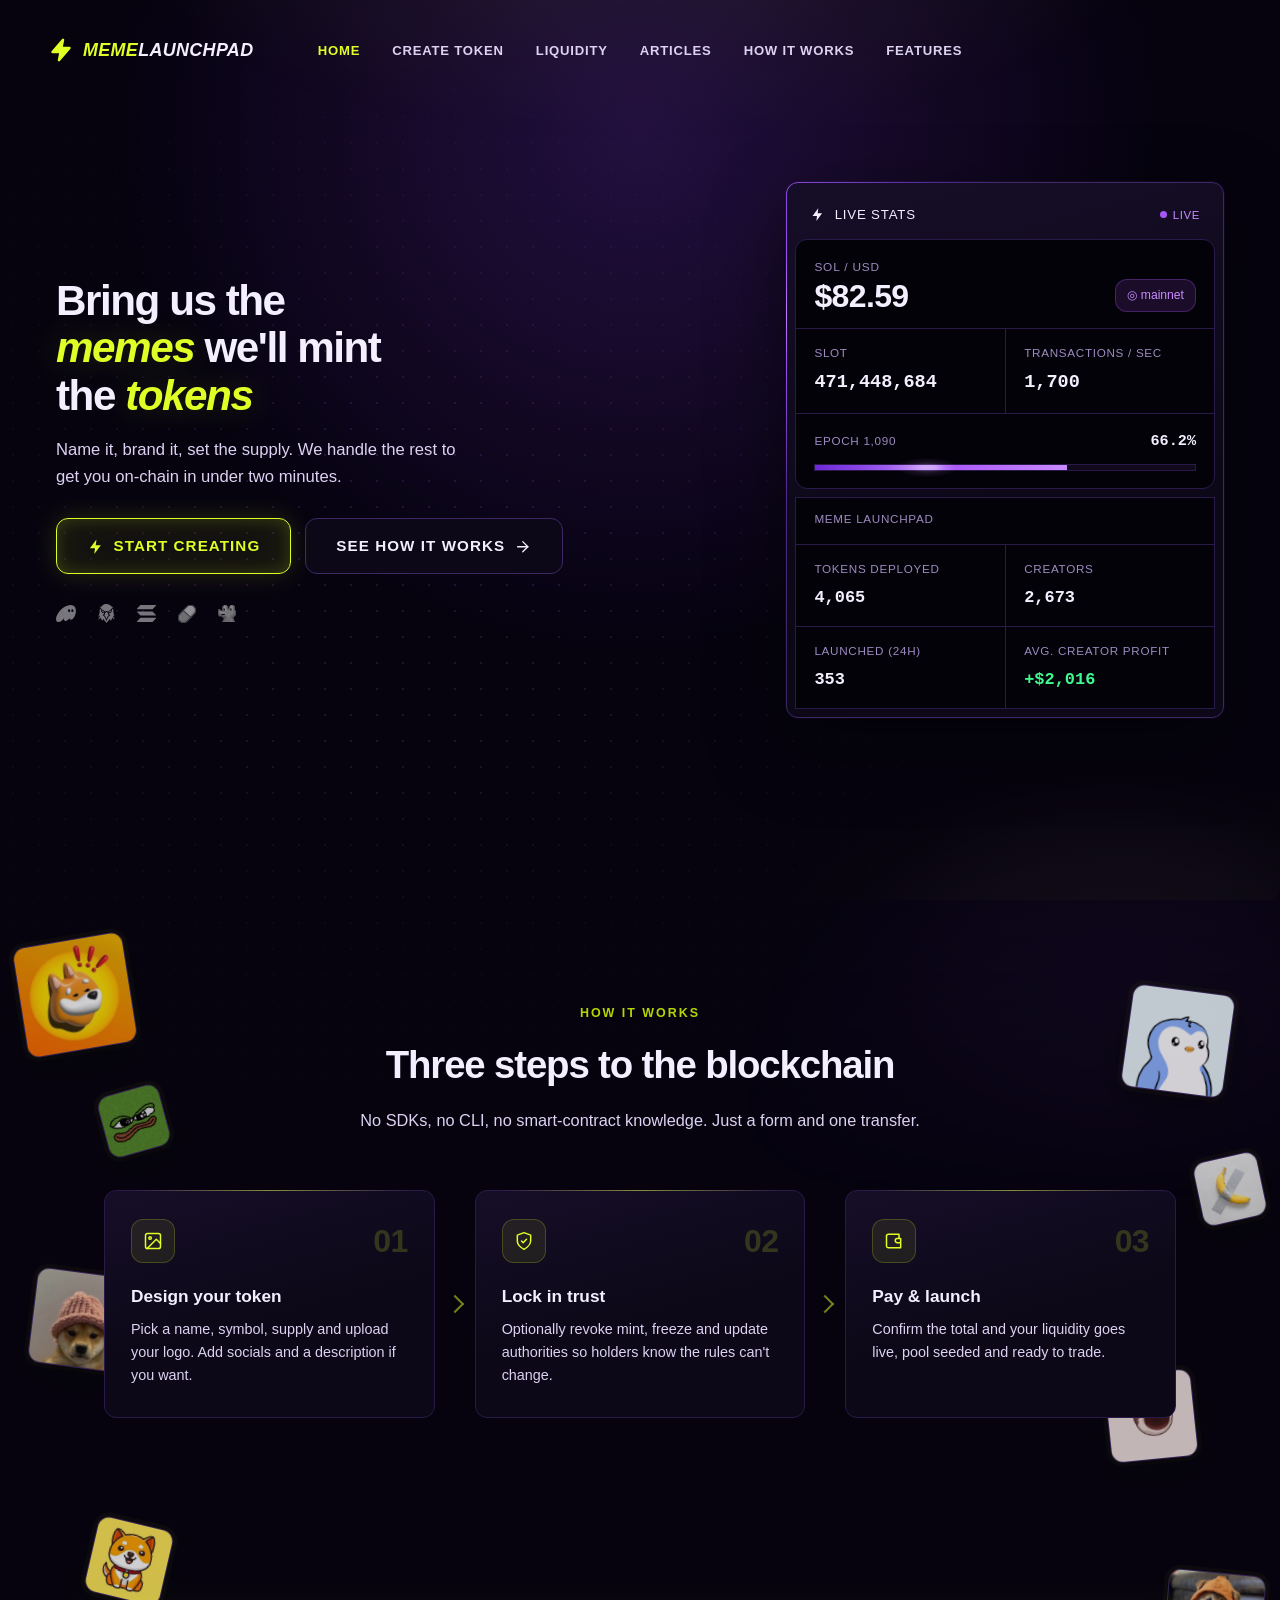
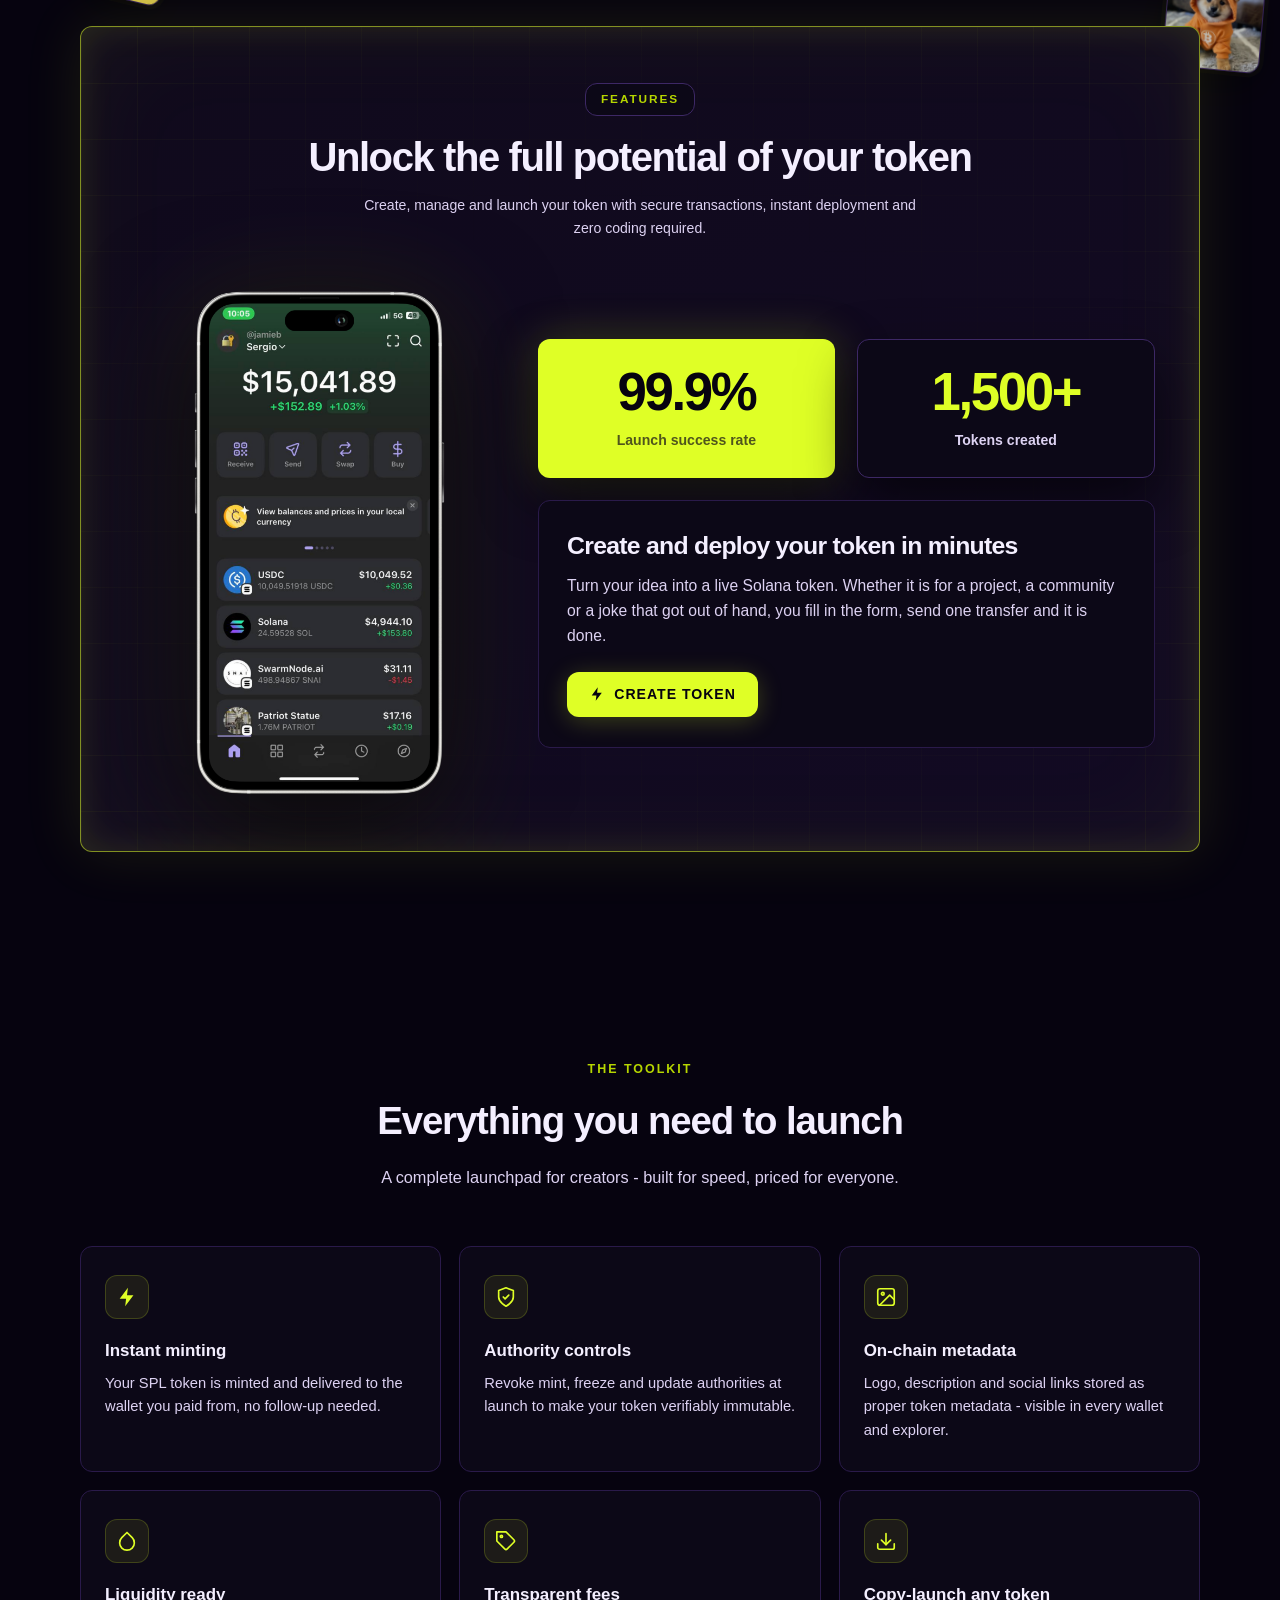
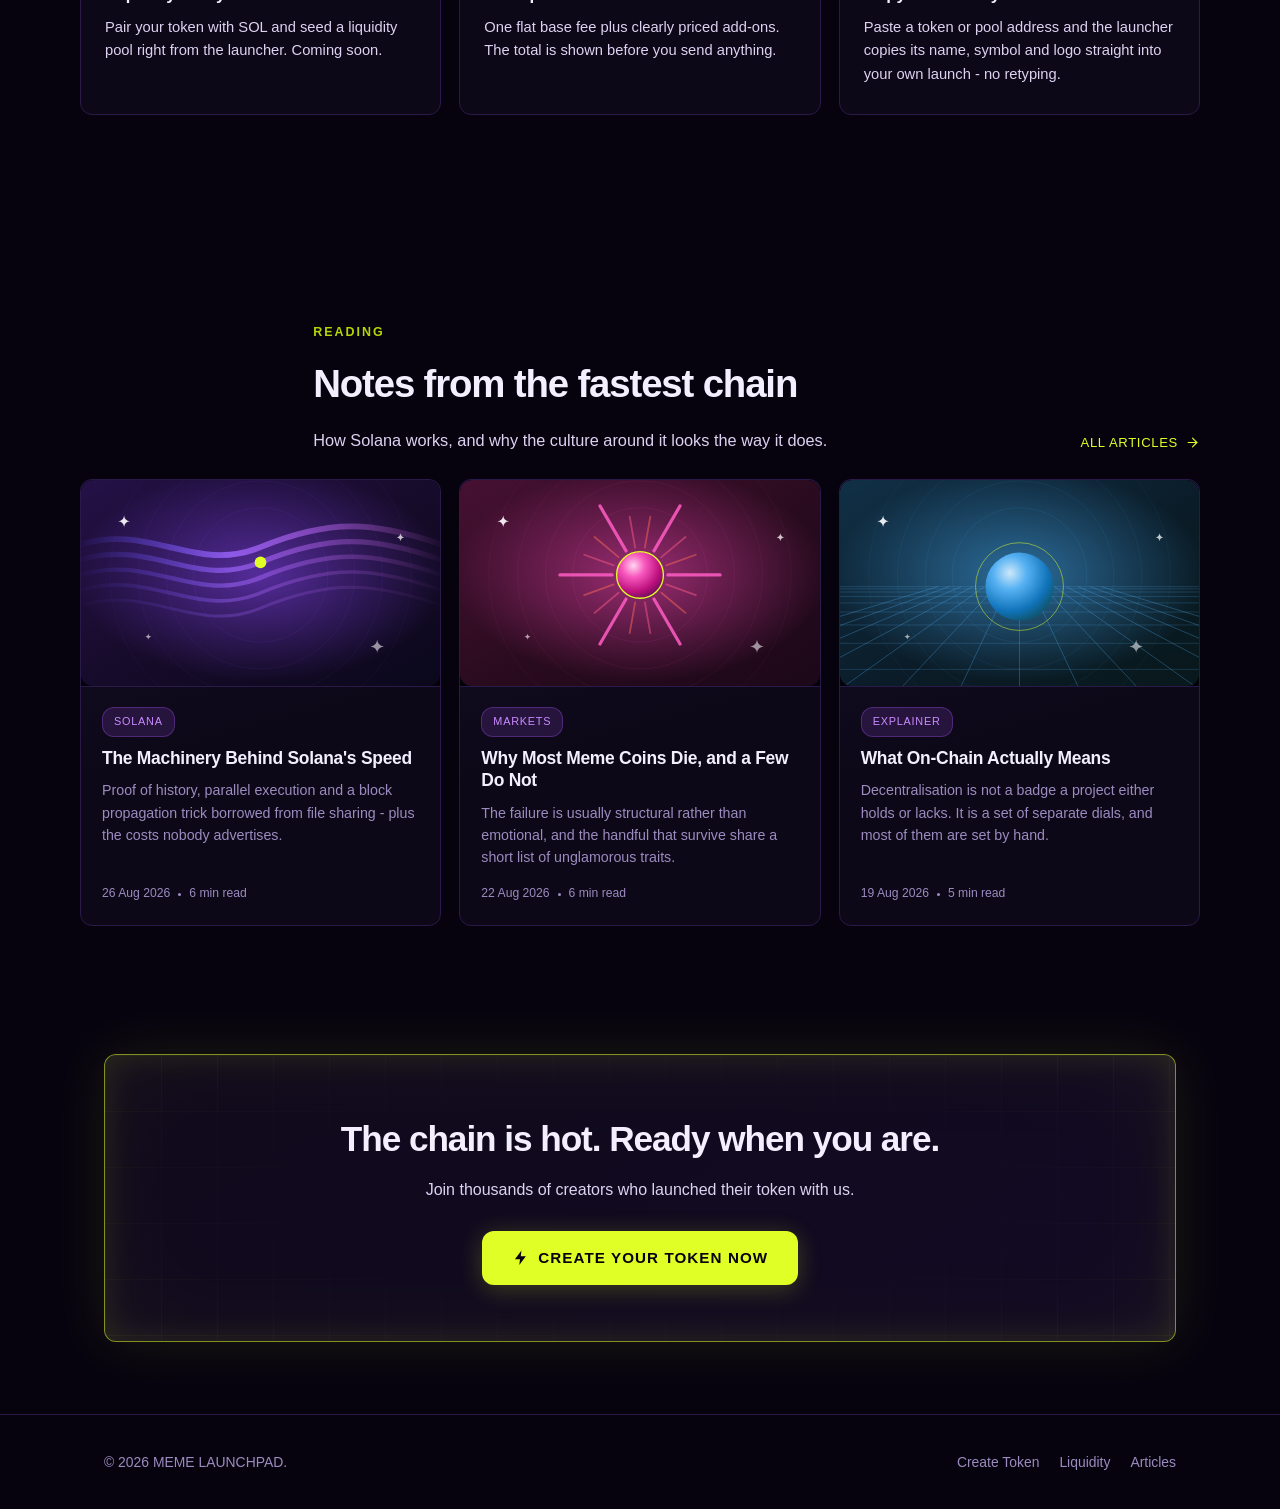
==== index.html @ 9a55eae4 "Add files via upload" ====
﻿<!DOCTYPE html>
<html lang="en">
<head>
  <meta charset="UTF-8">
  <meta name="viewport" content="width=device-width, initial-scale=1.0">
  <title>MEME LAUNCHPAD - Create your Solana token in minutes</title>
  <meta name="description" content="MEME LAUNCHPAD is a no-code Solana token launcher. Mint, configure and launch your SPL token in minutes - no coding required.">
  <link rel="canonical" href="index.html">
  <link rel="license" href="llms.txt">
  <meta name="copyright" content="(c) 2026 MEME LAUNCHPAD. Original work. Not licensed for reproduction - see https://memebooster.io/llms.txt">
  <link rel="icon" href="favicon.90cffe6c8643.ico%40v%3D3" sizes="32x32">
  <link rel="icon" href="favicon.f3976409e687.svg%40v%3D3" type="image/svg+xml">
  <link rel="apple-touch-icon" href="apple-touch-icon.05379a6776e5.png%40v%3D3">
  <link rel="manifest" href="site.webmanifest">
  <meta name="theme-color" content="#06030f">
  <link rel="preconnect" href="https://fonts.googleapis.com">
  <link rel="preconnect" href="https://fonts.gstatic.com" crossorigin="">
  <link href="../css2?family=Geist:wght@400;500;600;700;800;900&family=Geist+Mono:wght@400;500;600;700&family=Chakra+Petch:ital,wght@1,700&display=swap" rel="stylesheet">
  <link rel="stylesheet" href="css/style.6849e642943a.css">
  <link rel="stylesheet" href="css/restyle.9b180af48ef9.css?v=13">
  <script>

    function reveal() { document.documentElement.classList.add("is-booted"); }
    addEventListener("app:ready", reveal, { once: true });
    addEventListener("load", reveal, { once: true });
  </script>
  <noscript><style>#boot { display: none; }</style></noscript>
</head>
<body class="home">

  <div id="boot">
    <span class="boot-mark"><svg><use href="#i-flip"></use></svg></span>
    <span class="boot-text">MEME LAUNCHPAD // Solana Mainnet</span>
    <span class="boot-track"><span class="boot-fill"></span></span>
  </div>

  <svg class="sprite" aria-hidden="true">
    <symbol id="i-spark" viewbox="0 0 24 24"><path d="M13 2 4 14h7l-1 8 9-12h-7l1-8Z"></path></symbol>

    <symbol id="i-flip" viewbox="0 0 16 16"><path d="M9.58 1.077a.75.75 0 0 1 .405.82L9.165 6h4.085a.75.75 0 0 1 .567 1.241l-6.5 7.5a.75.75 0 0 1-1.302-.638L6.835 10H2.75a.75.75 0 0 1-.567-1.241l6.5-7.5a.75.75 0 0 1 .897-.182" fill="currentColor" fill-rule="evenodd" clip-rule="evenodd"></path></symbol>
    <symbol id="i-bolt" viewbox="0 0 24 24"><path d="M13 2 4 14h7l-1 8 9-12h-7l1-8Z"></path></symbol>
    <symbol id="i-shield" viewbox="0 0 24 24"><path d="M12 22s8-4 8-10V5l-8-3-8 3v7c0 6 8 10 8 10Z"></path><path d="m9 12 2 2 4-4"></path></symbol>
    <symbol id="i-image" viewbox="0 0 24 24"><rect x="3" y="3" width="18" height="18" rx="2.5"></rect><circle cx="8.5" cy="8.5" r="1.5"></circle><path d="m21 15-5-5L5 21"></path></symbol>
    <symbol id="i-droplet" viewbox="0 0 24 24"><path d="M12 2.7 6.3 8.4a8 8 0 1 0 11.4 0L12 2.7Z"></path></symbol>
    <symbol id="i-tag" viewbox="0 0 24 24"><path d="M20.6 13.4 13.4 20.6a2 2 0 0 1-2.8 0L2 12V2h10l8.6 8.6a2 2 0 0 1 0 2.8Z"></path><circle cx="7" cy="7" r="1.2"></circle></symbol>
    <symbol id="i-wallet" viewbox="0 0 24 24"><path d="M3 6a2 2 0 0 1 2-2h13v4"></path><path d="M3 6v12a2 2 0 0 0 2 2h15v-5"></path><path d="M20 9h-4a2.5 2.5 0 0 0 0 5h4V9Z"></path></symbol>
    <symbol id="i-import" viewbox="0 0 24 24"><path d="M21 15v4a2 2 0 0 1-2 2H5a2 2 0 0 1-2-2v-4"></path><path d="m7 11 5 5 5-5"></path><path d="M12 16V4"></path></symbol>
    <symbol id="i-check" viewbox="0 0 24 24"><path d="m20 6-11 11-5-5"></path></symbol>
    <symbol id="i-arrow-right" viewbox="0 0 24 24"><path d="M5 12h14"></path><path d="m12 5 7 7-7 7"></path></symbol>

    <symbol id="i-arrow-ne" viewbox="0 0 24 24"><path d="M7 17 17 7"></path><path d="M8.4 7H17v8.6"></path></symbol>
    <symbol id="i-clock" viewbox="0 0 24 24"><circle cx="12" cy="12" r="9"></circle><path d="M12 7v5l3.5 2"></path></symbol>
  </svg>

  <div class="page-glow" aria-hidden="true">
    <div class="glow-rings"></div>

  </div>

  <header class="site-header">
    <div class="container nav">
      <a href="index.html" class="brand" aria-label="MEME LAUNCHPAD home">
        <span class="brand-mark"><svg class="icon"><use href="#i-flip"></use></svg></span>
        <span class="brand-word">MEME<span>LAUNCHPAD</span></span>
      </a>
            <button type="button" class="nav-toggle" aria-label="Open menu" aria-expanded="false" aria-controls="siteNav">
        <span></span><span></span><span></span>
      </button>
      <ul class="nav-links" id="siteNav">
        <li><a href="index.html" class="active">Home</a></li>
        <li><a href="create-token.html">Create Token</a></li>
        <li><a href="liquidity.html">Liquidity</a></li>
        <li><a href="articles/index.htm">Articles</a></li>
        <li><a href="#how">How it works</a></li>
        <li><a href="#features">Features</a></li>
      </ul>
    </div>
  </header>

  <main>

    <section class="hero">
      <div class="container hero-inner">
        <div class="hero-copy">
          <h1>Bring us the <span class="neon-text">memes</span> we'll mint the <span class="neon-text">tokens</span></h1>
          <p>Name it, brand it, set the supply. We handle the rest to get you on-chain in under two minutes.</p>
          <div class="hero-actions">
            <a href="create-token.html" class="btn btn-shine btn-lg">
              <svg class="icon"><use href="#i-spark"></use></svg> Start Creating
            </a>
            <a href="#how" class="btn btn-ghost btn-lg">
              See how it works <svg class="icon"><use href="#i-arrow-right"></use></svg>
            </a>
          </div>

          <div class="ecosystem" aria-hidden="true">
            <span class="eco-item"><img class="eco-phantom" src="img/logos/phantom.e789713c4403.svg" alt="" width="22.6" height="19"></span>
            <span class="eco-item"><img class="eco-dexscreener" src="img/logos/dexscreener.ff8426c8dd64.svg" alt="" width="18" height="20.6"></span>
            <span class="eco-item"><img class="eco-solana" src="img/logos/solana.76dd464224bd.svg" alt="" width="21.9" height="19.2"></span>
            <span class="eco-item mono"><img class="eco-pumpfun" src="img/logos/pumpfun.8094a19a7d53.svg" alt="" width="19.4" height="20"></span>
            <span class="eco-item mono"><img class="eco-gmgn" src="img/logos/gmgn.ffbccfd24b8b.svg" alt="" width="20.7" height="19.4"></span>
          </div>
        </div>

        <aside class="live-board" id="liveBoard" aria-label="Live Solana network status">
          <span class="lb-ring" aria-hidden="true"><i></i></span>
          <div class="lb-head">
            <span class="lb-title"><svg class="icon"><use href="#i-bolt"></use></svg> Live stats</span>
            <span class="lb-live"><span class="lb-dot"></span> <span id="lbStatus">Live</span></span>
          </div>

          <div class="lb-body">
            <div class="lb-price">
              <span class="lb-price-main">
                <span class="lb-price-label">SOL / USD</span>
                <span class="lb-price-value" id="lbPrice">$82.59</span>
              </span>
              <span class="lb-sol">◎ mainnet</span>
            </div>

            <div class="lb-grid">
              <div class="lb-cell">
                <div class="lb-k">Slot</div>
                <div class="lb-v" id="lbSlot">--</div>
              </div>
              <div class="lb-cell">
                <div class="lb-k">Transactions / sec</div>
                <div class="lb-v" id="lbTps">--</div>
              </div>
            </div>

            <div class="lb-epoch">
              <div class="lb-epoch-row">
                <span class="lb-k">Epoch <span id="lbEpoch">--</span></span>
                <span class="lb-v" style="font-size:.95rem" id="lbEpochPct">--</span>
              </div>
              <div class="lb-bar"><div class="lb-fill" id="lbFill"></div></div>
            </div>
          </div>

          <div class="lb-platform" data-modelled="true">
            <div class="lb-platform-head">
              <span class="lb-k">MEME LAUNCHPAD</span>
            </div>
            <div class="lb-grid">
              <div class="lb-cell">
                <div class="lb-k">Tokens deployed</div>
                <div class="lb-v" id="lbDeployed">--</div>
              </div>
              <div class="lb-cell">
                <div class="lb-k">Creators</div>
                <div class="lb-v" id="lbCreators">--</div>
              </div>
              <div class="lb-cell">
                <div class="lb-k">Launched (24h)</div>
                <div class="lb-v" id="lbLaunched">--</div>
              </div>
              <div class="lb-cell">
                <div class="lb-k">Avg. creator profit</div>
                <div class="lb-v lb-gain" id="lbProfit">--</div>
              </div>
            </div>
          </div>
        </aside>
      </div>
    </section>

    <section class="section how-section" id="how">
      <div class="container">
      <div class="section-head">
        <div class="eyebrow">How it works</div>
        <h2>Three steps to the blockchain</h2>
        <p>No SDKs, no CLI, no smart-contract knowledge. Just a form and one transfer.</p>
      </div>
      <div class="steps-band">

        <div class="token-field" aria-hidden="true">
          <div class="token-tile" data-depth="0.9" style="--x:1.5%;  --y:6.2%;  --s:112px; --r:-9deg;  --rx:5deg;  --ry:-7deg;">
            <img src="../coins/images/28600/large/bonk.jpg" alt="" loading="lazy"><b>B</b>
          </div>
          <div class="token-tile" data-depth="0.45" style="--x:2.5%;  --y:46.2%; --s:96px;  --r:7deg;   --rx:4deg;  --ry:6deg;">
            <img src="../coins/images/33566/large/dogwifhat.jpg" alt="" loading="lazy"><b>W</b>
          </div>
          <div class="token-tile" data-depth="0.7" style="--x:7%;    --y:76.2%; --s:78px;  --r:13deg;  --rx:-5deg; --ry:-6deg;">
            <img src="../coins/images/16125/large/babydoge.jpg" alt="" loading="lazy"><b>B</b>
          </div>
          <div class="token-tile" data-depth="0.3" style="--x:8%;    --y:24.2%; --s:64px;  --r:-15deg; --rx:-6deg; --ry:8deg;">
            <img src="../coins/images/36071/large/bome.png" alt="" loading="lazy"><b>B</b>
          </div>
          <div class="token-tile" data-depth="0.85" style="--x:88%;   --y:12.2%; --s:104px; --r:8deg;   --rx:-5deg; --ry:7deg;">
            <img src="../coins/images/52622/large/PUDGY_PENGUINS_PENGU_PFP.png" alt="" loading="lazy"><b>P</b>
          </div>
          <div class="token-tile" data-depth="0.5" style="--x:86.5%; --y:58.2%; --s:88px;  --r:-6deg;  --rx:-4deg; --ry:-6deg;">
            <img src="../coins/images/33760/large/image.jpg" alt="" loading="lazy"><b>P</b>
          </div>
          <div class="token-tile" data-depth="0.65" style="--x:91%;   --y:82.2%; --s:98px;  --r:5deg;   --rx:5deg;  --ry:6deg;">
            <img src="../coins/images/37352/large/DOGGOTOTHEMOON.png" alt="" loading="lazy"><b>D</b>
          </div>
          <div class="token-tile" data-depth="0.35" style="--x:93.5%; --y:32.2%; --s:66px;  --r:-12deg; --rx:6deg;  --ry:-8deg;">
            <img src="../coins/images/51100/large/ban.jpg" alt="" loading="lazy"><b>C</b>
          </div>
        </div>
        <div class="steps">
          <div class="step-card">
            <div class="step-top">
              <span class="step-icon"><svg class="icon"><use href="#i-image"></use></svg></span>
              <span class="step-num">01</span>
            </div>
            <h3>Design your token</h3>
            <p>Pick a name, symbol, supply and upload your logo. Add socials and a description if you want.</p>
          </div>
          <div class="step-card">
            <div class="step-top">
              <span class="step-icon"><svg class="icon"><use href="#i-shield"></use></svg></span>
              <span class="step-num">02</span>
            </div>
            <h3>Lock in trust</h3>
            <p>Optionally revoke mint, freeze and update authorities so holders know the rules can't change.</p>
          </div>
          <div class="step-card">
            <div class="step-top">
              <span class="step-icon"><svg class="icon"><use href="#i-wallet"></use></svg></span>
              <span class="step-num">03</span>
            </div>
            <h3>Pay &amp; launch</h3>
            <p>Confirm the total and your liquidity goes live, pool seeded and ready to trade.</p>
          </div>
        </div>
      </div>
      </div>
    </section>

    <section class="section container">
      <div class="showcase">
        <div class="showcase-head">
          <span class="eyebrow-chip">Features</span>
          <h2>Unlock the full potential of your token</h2>
          <p>Create, manage and launch your token with secure transactions, instant deployment and zero coding required.</p>
        </div>

        <div class="showcase-grid">
          <div class="showcase-phone">
            <img src="assets/iphone.0a10cabb8123.png" alt="A Solana wallet open on a phone, showing token balances" class="phone-shot">
          </div>

          <div class="showcase-cards">
            <div class="bubbles">
              <div class="bubble neon">
                <b>99.9%</b>
                <span>Launch success rate</span>
              </div>
              <div class="bubble dark">
                <b>1,500+</b>
                <span>Tokens created</span>
              </div>
            </div>

            <div class="showcase-cta">
              <h3>Create and deploy your token in minutes</h3>
              <p>Turn your idea into a live Solana token. Whether it is for a project, a community or a joke that got out of hand, you fill in the form, send one transfer and it is done.</p>
              <a class="btn btn-primary" href="create-token.html">
                <svg class="icon"><use href="#i-spark"></use></svg> Create Token
              </a>
            </div>
          </div>
        </div>
      </div>
    </section>

    <section class="section container" id="features">
      <div class="section-head">
        <div class="eyebrow">The toolkit</div>
        <h2>Everything you need to launch</h2>
        <p>A complete launchpad for creators - built for speed, priced for everyone.</p>
      </div>
      <div class="features">
        <div class="feature-card">
          <div class="feature-icon"><svg class="icon icon-lg"><use href="#i-bolt"></use></svg></div>
          <h3>Instant minting</h3>
          <p>Your SPL token is minted and delivered to the wallet you paid from, no follow-up needed.</p>
        </div>
        <div class="feature-card">
          <div class="feature-icon"><svg class="icon icon-lg"><use href="#i-shield"></use></svg></div>
          <h3>Authority controls</h3>
          <p>Revoke mint, freeze and update authorities at launch to make your token verifiably immutable.</p>
        </div>
        <div class="feature-card">
          <div class="feature-icon"><svg class="icon icon-lg"><use href="#i-image"></use></svg></div>
          <h3>On-chain metadata</h3>
          <p>Logo, description and social links stored as proper token metadata - visible in every wallet and explorer.</p>
        </div>
        <div class="feature-card">
          <div class="feature-icon"><svg class="icon icon-lg"><use href="#i-droplet"></use></svg></div>
          <h3>Liquidity ready</h3>
          <p>Pair your token with SOL and seed a liquidity pool right from the launcher. Coming soon.</p>
        </div>
        <div class="feature-card">
          <div class="feature-icon"><svg class="icon icon-lg"><use href="#i-tag"></use></svg></div>
          <h3>Transparent fees</h3>
          <p>One flat base fee plus clearly priced add-ons. The total is shown before you send anything.</p>
        </div>
        <div class="feature-card">
          <div class="feature-icon"><svg class="icon icon-lg"><use href="#i-import"></use></svg></div>
          <h3>Copy-launch any token</h3>
          <p>Paste a token or pool address and the launcher copies its name, symbol and logo straight into your own launch - no retyping.</p>
        </div>
      </div>
    </section>

    <section class="section container" id="articles">
      <div class="section-head-row">
        <div class="section-head">
          <div class="eyebrow">Reading</div>
          <h2>Notes from the fastest chain</h2>
          <p>How Solana works, and why the culture around it looks the way it does.</p>
        </div>
        <a class="link-more" href="articles/index.htm">All articles <svg class="icon"><use href="#i-arrow-right"></use></svg></a>
      </div>
      <div class="articles-grid">
        <a class="article-card" href="articles/the-machinery-behind-solanas-speed.html">
          <span class="article-art"><img src="img/articles/the-machinery-behind-solanas-speed.38aaad7882fe.svg" alt="" loading="lazy" width="800" height="460"></span>
          <span class="article-text">
            <span class="article-cat">Solana</span>
            <h3>The Machinery Behind Solana&#x27;s Speed</h3>
            <p>Proof of history, parallel execution and a block propagation trick borrowed from file sharing - plus the costs nobody advertises.</p>
            <span class="article-meta">26 Aug 2026 <i class="dot"></i> 6 min read</span>
          </span>
        </a>
        <a class="article-card" href="articles/why-most-meme-coins-die.html">
          <span class="article-art"><img src="img/articles/why-most-meme-coins-die.2eac697364c8.svg" alt="" loading="lazy" width="800" height="460"></span>
          <span class="article-text">
            <span class="article-cat">Markets</span>
            <h3>Why Most Meme Coins Die, and a Few Do Not</h3>
            <p>The failure is usually structural rather than emotional, and the handful that survive share a short list of unglamorous traits.</p>
            <span class="article-meta">22 Aug 2026 <i class="dot"></i> 6 min read</span>
          </span>
        </a>
        <a class="article-card" href="articles/what-on-chain-actually-means.html">
          <span class="article-art"><img src="img/articles/what-on-chain-actually-means.a9b502c9d202.svg" alt="" loading="lazy" width="800" height="460"></span>
          <span class="article-text">
            <span class="article-cat">Explainer</span>
            <h3>What On-Chain Actually Means</h3>
            <p>Decentralisation is not a badge a project either holds or lacks. It is a set of separate dials, and most of them are set by hand.</p>
            <span class="article-meta">19 Aug 2026 <i class="dot"></i> 5 min read</span>
          </span>
        </a>
      </div>
    </section>

    <section class="container">
      <div class="cta-band">
        <h2>The chain is hot. Ready when you are.</h2>
        <p>Join thousands of creators who launched their token with us.</p>
        <a href="create-token.html" class="btn btn-primary btn-lg">
          <svg class="icon"><use href="#i-spark"></use></svg> Create your token now
        </a>
      </div>
    </section>
  </main>

  <footer class="site-footer">
    <div class="container footer-row">
      <span>© 2026 MEME LAUNCHPAD.</span>
      <div class="footer-links">
        <a href="create-token.html">Create Token</a>
        <a href="liquidity.html">Liquidity</a>
        <a href="articles/index.htm">Articles</a>
      </div>
    </div>
  </footer>

  <div class="toast" id="toast"></div>

  <script type="module" src="js/home.js?v=5"></script>
</body>
</html>
---- css/style.6849e642943a.css ----
:root {

  --bg: #06030f;
  --bg-raised: #100a1c;
  --bg-card: #0c0817;
  --bg-inset: #040209;
  --border: #2a1a4a;
  --border-strong: #3d2865;
  --border-hot: rgba(223, 255, 38, 0.32);

  --neon: #dfff26;
  --neon-soft: #ebff7a;
  --neon-dim: #b6d600;
  --neon-deep: #8ba300;
  --neon-shade: #5d6a10;
  --neon-glow: rgba(223, 255, 38, 0.22);
  --ink: #06030f;

  --violet: #a855f7;
  --violet-soft: #c98bff;
  --violet-dim: #8b3ded;
  --violet-deep: #6d28d9;
  --violet-shade: #4c1d95;
  --violet-glow: rgba(168, 85, 247, 0.28);
  --violet-haze: rgba(139, 61, 237, 0.22);

  --text: #f4efff;
  --text-dim: #ddd2f2;
  --text-faint: #9c8bc0;

  --success: #6ee787;
  --danger: #ff7a7a;

  --header-h: 98px;
  --sticky-top: 12px;
  --pv-bar-h: 77px;
  --forge-gap: 36px;

  --radius: 14px;
  --radius-sm: 10px;

  --font-body: "Inter", -apple-system, BlinkMacSystemFont, "Segoe UI", sans-serif;
  --font-display: "Inter", -apple-system, BlinkMacSystemFont, "Segoe UI", sans-serif;
}

* { margin: 0; padding: 0; box-sizing: border-box; }

html { scroll-behavior: smooth; }

html {
  scrollbar-width: none;
  -ms-overflow-style: none;
}

html::-webkit-scrollbar { width: 0; height: 0; }

.scrollbar {
  position: fixed;
  top: 0;
  right: 3px;
  bottom: 0;
  width: 10px;
  z-index: 60;
  display: none;
  opacity: 0;
  transition: opacity 0.3s ease;
  pointer-events: none;
}

.scrollbar.on { display: block; }
.scrollbar.show { opacity: 1; }

.scrollbar-thumb {
  position: absolute;
  top: 0;
  left: 2px;
  width: 6px;
  border-radius: 99px;
  background: #33245c;
  pointer-events: auto;
  cursor: default;
  transition: background 0.15s ease, width 0.15s ease;
}

.scrollbar-thumb:hover,
.scrollbar.dragging .scrollbar-thumb {
  background: #4a3578;
}

.pos-body,
.panel-overlay,
.pos-tabs {
  scrollbar-width: thin;
  scrollbar-color: #33245c transparent;
}

body {
  font-family: var(--font-body);
  background: var(--bg);
  color: var(--text);
  line-height: 1.6;
  min-height: 100vh;
  -webkit-font-smoothing: antialiased;
}

.btn {
  font-family: var(--font-display);
  text-transform: uppercase;
  letter-spacing: 0.07em;
}

body.home::before {
  content: "";
  position: fixed;
  inset: 0;
  background:
    radial-gradient(ellipse 65% 40% at 50% -12%, rgba(223, 255, 38, 0.07), transparent 70%),
    radial-gradient(ellipse 45% 35% at 88% 108%, rgba(182, 214, 0, 0.05), transparent 70%);
  pointer-events: none;
  z-index: 0;
}

main, header, footer { position: relative; z-index: 1; }

a { color: inherit; text-decoration: none; }
button { font-family: inherit; cursor: pointer; }

label[for],
label:has(input, select, textarea) {
  cursor: pointer;
}

.container { max-width: 1120px; margin: 0 auto; padding: 0 24px; }

.sprite { display: none; }

.icon {
  width: 1.15em;
  height: 1.15em;
  flex-shrink: 0;
  fill: none;
  stroke: currentColor;
  stroke-width: 1.8;
  stroke-linecap: round;
  stroke-linejoin: round;
}

.icon:has(use[href="#i-spark"]),
.icon:has(use[href="#i-bolt"]) {
  fill: currentColor;
  stroke: none;
}

.icon-lg { width: 22px; height: 22px; }
.icon-sm { width: 14px; height: 14px; stroke-width: 2.4; }

.site-header {
  position: static;
  z-index: 2;
  background: transparent;
}

.nav {
  display: flex;
  align-items: center;
  justify-content: space-between;
  height: var(--header-h);
  gap: 24px;
}

.brand {
  display: flex;
  align-items: center;
  color: var(--text);
}

.brand-mark {
  width: 28px;
  height: 28px;
  border-radius: 8px;
  background: var(--neon);
  color: var(--ink);
  display: grid;
  place-items: center;
  box-shadow: 0 0 16px var(--neon-glow);

  overflow: hidden;
}

.brand-mark .icon {
  width: 100%;
  height: 100%;
  fill: currentColor;
  stroke: none;
}

.nav-links { display: flex; gap: 4px; list-style: none; }

.nav-links a {
  padding: 8px 14px;
  border-radius: 8px;
  color: var(--text-dim);
  font-size: 0.92rem;
  font-weight: 600;
  transition: color 0.15s, background 0.15s;
}

.nav-links a:hover { color: var(--text); background: var(--bg-card); }
.nav-links a.active { color: var(--neon); }

@media (min-width: 920px) and (max-width: 1140px) {
  .nav-links { gap: 2px; }
  .nav-links a { padding: 8px 7px; font-size: 0.86rem; }
  .site-header .nav { padding: 0 28px; }
}

.btn {
  display: inline-flex;
  align-items: center;
  justify-content: center;
  gap: 9px;
  border: none;
  border-radius: 10px;
  padding: 11px 22px;
  font-size: 0.88rem;
  font-weight: 800;
  transition: transform 0.12s, box-shadow 0.15s, background 0.15s, border-color 0.15s;
}

.btn:active { transform: translateY(1px); }

.btn-primary {
  background: var(--neon);
  color: var(--ink);
  box-shadow: 0 4px 24px var(--neon-glow);
}

.btn-primary:hover { background: var(--neon-soft); box-shadow: 0 4px 34px rgba(223, 255, 38, 0.34); }

.btn-shine {
  position: relative;
  overflow: hidden;
  background: rgba(223, 255, 38, 0.05);
  color: var(--neon);
  border: 1.5px solid var(--neon);
  box-shadow:
    inset 0 0 16px rgba(223, 255, 38, 0.16),
    inset 0 0 44px rgba(223, 255, 38, 0.07),
    0 0 26px rgba(223, 255, 38, 0.16);
}

.btn-shine:hover {
  background: rgba(223, 255, 38, 0.1);
  box-shadow:
    inset 0 0 20px rgba(223, 255, 38, 0.24),
    inset 0 0 54px rgba(223, 255, 38, 0.1),
    0 0 38px rgba(223, 255, 38, 0.26);
}

.btn-shine::after {
  content: "";
  position: absolute;
  top: -30%;
  bottom: -30%;
  left: 0;
  width: 55%;

  background: linear-gradient(
    90deg,
    transparent 0%,
    rgba(235, 255, 122, 0.05) 28%,
    rgba(243, 255, 173, 0.14) 50%,
    rgba(235, 255, 122, 0.05) 72%,
    transparent 100%
  );
  filter: blur(7px);
  transform: translateX(-140%) skewX(-18deg);
  animation: btn-shine-sweep 3.6s ease-in-out infinite;
  pointer-events: none;
}

@keyframes btn-shine-sweep {
  0% { transform: translateX(-140%) skewX(-18deg); }

  45%, 100% { transform: translateX(240%) skewX(-18deg); }
}

@media (prefers-reduced-motion: reduce) {
  .btn-shine::after { animation: none; display: none; }
}

.btn-ghost {
  background: var(--bg-card);
  color: var(--text);
  border: 1px solid var(--border-strong);
}

.btn-ghost:hover { border-color: var(--border-hot); color: var(--neon); }

.btn-nav {
  background: none;
  border: 0;
  padding: 6px 0;
  color: var(--text);
  font-family: var(--font-body);
  font-weight: 500;
  font-size: 1.06rem;
  letter-spacing: -0.005em;
  line-height: 1;
  display: inline-flex;
  align-items: center;
  gap: 9px;
  transition: color 0.18s ease;
}

.btn-nav .icon {
  width: 1.5em;
  height: 1.5em;
  stroke-width: 1.9;
  color: var(--neon);
  transition: transform 0.18s ease;
}

.btn-nav:hover { color: var(--neon); }
.btn-nav:hover .icon { transform: translate(3px, -3px); }

@media (prefers-reduced-motion: reduce) {
  .btn-nav:hover .icon { transform: none; }
}

@media (max-width: 479px) {
  .btn-nav { font-size: 0.98rem; gap: 7px; }
}

.btn-lg { padding: 15px 30px; font-size: 0.95rem; border-radius: 12px; }
.btn-block { width: 100%; }
.btn[disabled] { opacity: 0.5; cursor: not-allowed; }

.hero {
  position: relative;

  min-height: calc(100vh - var(--header-h));
  display: flex;
  flex-direction: column;
  justify-content: center;
  padding: 24px 0 40px;
  text-align: center;
  overflow: hidden;
}

.hero-inner { position: relative; z-index: 2; }

.hero::before {
  content: "";
  position: absolute;
  inset: 0;
  background-image: radial-gradient(circle, rgba(223, 255, 38, 0.14) 1px, transparent 1px);
  background-size: 26px 26px;
  -webkit-mask-image: radial-gradient(ellipse 75% 65% at 50% 40%, #000 25%, transparent 75%);
  mask-image: radial-gradient(ellipse 75% 65% at 50% 40%, #000 25%, transparent 75%);
  pointer-events: none;
}

.how-section {
  position: relative;

  overflow-x: clip;
  overflow-y: visible;

  isolation: isolate;
}

.how-section > .container { position: relative; z-index: 2; }

.steps-band { position: relative; }

.token-field {
  position: absolute;

  top: 50%;
  left: 50%;
  width: 100vw;

  height: 832px;
  transform: translate(-50%, -50%);
  pointer-events: none;
  z-index: 1;

  perspective: 2600px;
}

.token-tile {
  position: absolute;
  left: var(--x);
  top: var(--y);
  width: var(--s);
  height: var(--s);

  transform: translateX(var(--px, 0));
  opacity: var(--op, 0.9);
  will-change: transform, opacity;
}

.tile-float,
.token-tile img,
.token-tile b {
  border-radius: 24%;
}

.token-tile img {
  display: block;
  width: 100%;
  height: 100%;
  object-fit: cover;
  border: 1px solid var(--border-strong);
  box-shadow: 0 14px 40px rgba(0, 0, 0, 0.6), 0 0 0 4px rgba(223, 255, 38, 0.04);
  animation: tile-float var(--d) ease-in-out var(--dl) infinite;

  transform: rotateX(var(--rx, 0deg)) rotateY(var(--ry, 0deg)) rotateZ(var(--r, 0deg));
  opacity: 0.9;
}

.token-tile b {
  display: none;
  width: 100%;
  height: 100%;
  place-items: center;
  font-family: var(--font-display);
  font-size: calc(var(--s) * 0.42);
  color: var(--neon);
  background: var(--bg-card);
  border: 1px solid var(--border-hot);
  animation: tile-float var(--d) ease-in-out var(--dl) infinite;
  transform: rotateX(var(--rx, 0deg)) rotateY(var(--ry, 0deg)) rotateZ(var(--r, 0deg));
}

.token-tile.fail img { display: none; }
.token-tile.fail b { display: grid; }

@keyframes tile-float {
  0%, 100% { translate: 0 0; }
  50% { translate: 0 -12px; }
}

@media (prefers-reduced-motion: reduce) {
  .token-tile img, .token-tile b { animation: none; }
}

@media (max-width: 1023px) {
  .token-field { display: none; }
}

.hero-badge {
  display: inline-flex;
  align-items: center;
  gap: 9px;
  background: var(--bg-card);
  border: 1px solid var(--border-strong);
  border-radius: 999px;
  padding: 6px 16px;
  font-size: 0.82rem;
  color: var(--text-dim);
  margin-bottom: 28px;
}

.pulse {
  width: 7px;
  height: 7px;
  border-radius: 50%;
  background: var(--neon);
  animation: pulse 1.8s ease-in-out infinite;
}

@keyframes pulse {
  0%, 100% { box-shadow: 0 0 0 0 var(--neon-glow); }
  50% { box-shadow: 0 0 0 6px transparent; }
}

.hero h1 {
  font-size: clamp(2.4rem, 5.5vw, 4rem);
  font-weight: 800;
  letter-spacing: -0.035em;
  line-height: 1.12;
  max-width: 760px;
  margin: 0 auto 20px;
}

.neon-text {
  color: var(--neon);
  font-style: italic;
  text-shadow: 0 0 34px var(--neon-glow);
}

.hero p {
  color: var(--text-faint);
  font-size: 1rem;
  max-width: 560px;
  margin: 0 auto 36px;
}

.hero-actions { display: flex; gap: 14px; justify-content: center; flex-wrap: wrap; }

.stats {
  display: grid;
  grid-template-columns: repeat(auto-fit, minmax(200px, 1fr));
  gap: 18px;

  margin-top: 0;
  padding: 120px 0 0;
}

.stat-card {
  position: relative;
  z-index: 3;
  background: var(--bg-card);
  border: 1px solid var(--border);
  border-radius: var(--radius);
  padding: 26px 22px;
  text-align: center;
}

.stat-value {
  font-size: 2rem;
  font-weight: 800;
  letter-spacing: -0.03em;
  color: var(--neon);
}

.stat-label { color: var(--text-dim); font-size: 0.9rem; margin-top: 4px; }

.section { padding: 104px 0; }
.section-head { text-align: center; max-width: 620px; margin: 0 auto 56px; }

.section-head h2 {
  font-size: clamp(1.7rem, 3.5vw, 2.4rem);
  font-weight: 800;
  letter-spacing: -0.03em;
  margin-bottom: 12px;
}

.section-head p { color: var(--text-dim); font-size: 1.02rem; }

.eyebrow {
  color: var(--neon-dim);
  font-size: 0.78rem;
  font-weight: 700;
  text-transform: uppercase;
  letter-spacing: 0.16em;
  margin-bottom: 10px;
}

.features {
  display: grid;
  grid-template-columns: repeat(auto-fit, minmax(280px, 1fr));
  gap: 18px;
}

.feature-card {
  background: var(--bg-card);
  border: 1px solid var(--border);
  border-radius: var(--radius);
  padding: 28px 24px;
  transition: border-color 0.2s, transform 0.2s;
}

.feature-card:hover { border-color: var(--border-hot); transform: translateY(-3px); }

.feature-icon {
  width: 44px;
  height: 44px;
  border-radius: 12px;
  background: rgba(223, 255, 38, 0.08);
  border: 1px solid rgba(223, 255, 38, 0.18);
  color: var(--neon);
  display: grid;
  place-items: center;
  margin-bottom: 18px;
}

.feature-card h3 { font-size: 1.06rem; margin-bottom: 8px; }
.feature-card p { color: var(--text-dim); font-size: 0.92rem; }

.steps {
  display: grid;
  grid-template-columns: repeat(3, 1fr);
  gap: 40px;

  position: relative;
  z-index: 2;
}

.step-card {
  position: relative;
  background: linear-gradient(165deg, #160e28, var(--bg-card) 55%);
  border: 1px solid var(--border);
  border-radius: 18px;
  padding: 28px 26px 30px;
  transition: transform 0.25s ease, border-color 0.25s ease, box-shadow 0.25s ease;
}

.step-card:not(:last-child)::before {
  content: "";
  position: absolute;
  top: 50%;

  left: calc(100% + 21px);
  width: 11px;
  height: 11px;
  border-top: 2px solid var(--neon);
  border-right: 2px solid var(--neon);
  transform: translate(-50%, -50%) rotate(45deg);
  opacity: 0.5;
}

.step-card::after {
  content: "";
  position: absolute;
  top: -1px;
  left: 26px;
  right: 26px;
  height: 1px;
  background: linear-gradient(90deg, transparent, rgba(223, 255, 38, 0.5), transparent);
}

.step-card:hover {
  transform: translateY(-6px);
  border-color: var(--border-hot);
  box-shadow: 0 20px 50px rgba(0, 0, 0, 0.55), 0 0 44px rgba(223, 255, 38, 0.08);
}

.step-top {
  display: flex;
  align-items: center;
  justify-content: space-between;
  margin-bottom: 20px;
}

.step-icon {
  display: grid;
  place-items: center;
  width: 44px;
  height: 44px;
  border-radius: 13px;
  background: rgba(223, 255, 38, 0.08);
  border: 1px solid rgba(223, 255, 38, 0.2);
  color: var(--neon);
}

.step-icon .icon { width: 20px; height: 20px; }

.step-num {
  font-family: var(--font-display);
  font-weight: 800;
  font-size: 2rem;
  line-height: 1;
  letter-spacing: -0.02em;
  color: rgba(223, 255, 38, 0.18);
}

.step-card h3 { font-size: 1.08rem; margin-bottom: 8px; }
.step-card p { color: var(--text-dim); font-size: 0.9rem; }

@media (max-width: 880px) {
  .steps { grid-template-columns: 1fr; gap: 18px; }
  .step-card:not(:last-child)::before { display: none; }
}

.showcase {
  position: relative;
  background: linear-gradient(150deg, var(--bg-raised), #120a23);
  border: 1.5px solid rgba(223, 255, 38, 0.55);
  border-radius: 30px;
  padding: 56px 44px 48px;
  overflow: hidden;
  box-shadow:
    inset 0 0 34px rgba(223, 255, 38, 0.1),
    inset 0 0 110px rgba(223, 255, 38, 0.05),
    0 0 60px rgba(223, 255, 38, 0.1);
}

.showcase::before {
  content: "";
  position: absolute;
  inset: 0;
  background-image:
    linear-gradient(rgba(223, 255, 38, 0.05) 1px, transparent 1px),
    linear-gradient(90deg, rgba(223, 255, 38, 0.05) 1px, transparent 1px);
  background-size: 56px 56px;
  -webkit-mask-image: radial-gradient(ellipse 80% 90% at 50% 50%, transparent 30%, #000 100%);
  mask-image: radial-gradient(ellipse 80% 90% at 50% 50%, transparent 30%, #000 100%);
  pointer-events: none;
}

.showcase-head {
  position: relative;
  text-align: center;
  max-width: 900px;
  margin: 0 auto;
}

.eyebrow-chip {
  display: inline-block;
  background: var(--bg-card);
  border: 1px solid var(--border-strong);
  border-radius: 999px;
  padding: 6px 15px;
  margin-bottom: 18px;
  color: var(--neon-dim);
  font-size: 0.74rem;
  font-weight: 700;
  text-transform: uppercase;
  letter-spacing: 0.16em;
}

.showcase-head h2 {
  font-size: clamp(1.7rem, 3.4vw, 2.5rem);
  font-weight: 800;
  letter-spacing: -0.035em;
  line-height: 1.15;
}

.showcase-head p {
  color: var(--text-dim);
  font-size: 0.88rem;
  max-width: 580px;
  margin: 14px auto 0;
}

.showcase-grid {
  position: relative;
  display: grid;
  grid-template-columns: minmax(230px, 0.82fr) minmax(320px, 1.3fr);
  gap: 0 24px;
  align-items: center;
  margin-top: 44px;
}

.showcase-phone { display: flex; justify-content: center; }

.phone-shot {
  display: block;
  max-height: 520px;
  max-width: 100%;

  filter:
    drop-shadow(0 34px 58px rgba(0, 0, 0, 0.72))
    drop-shadow(0 0 48px rgba(223, 255, 38, 0.09));
}

.showcase-cards {
  position: relative;
  display: grid;
  gap: 22px;
}

.bubbles {
  display: flex;
  gap: 22px;
}

.bubble {
  flex: 1 1 0;
  min-width: 0;
  border-radius: 22px;
  padding: 26px 20px;
  display: grid;
  place-content: center;
  justify-items: center;
  text-align: center;
}

.bubble b {
  display: block;
  font-size: clamp(2.4rem, 4.2vw, 3.3rem);
  font-weight: 800;
  letter-spacing: -0.045em;
  line-height: 1;
}

.bubble span {
  display: block;
  margin-top: 10px;
  font-size: 0.88rem;
  font-weight: 600;
}

.bubble.neon {
  background: var(--neon);
  color: var(--ink);
  box-shadow: 0 24px 54px rgba(0, 0, 0, 0.6), 0 0 46px var(--neon-glow);
}

.bubble.neon span { color: rgba(11, 5, 24, 0.68); }

.bubble.dark {
  background: var(--bg-card);
  border: 1px solid var(--border-strong);
  box-shadow: 0 24px 54px rgba(0, 0, 0, 0.6);
}

.bubble.dark b { color: var(--neon); }
.bubble.dark span { color: var(--text-dim); }

.showcase-cta {
  background: var(--bg-card);
  border: 1px solid var(--border);
  border-radius: 22px;
  padding: 30px 28px;
}

.showcase-cta h3 {
  font-size: clamp(1.2rem, 2.2vw, 1.55rem);
  font-weight: 800;
  letter-spacing: -0.03em;
  line-height: 1.2;
}

.showcase-cta p {
  color: var(--text-dim);
  font-size: 0.98rem;
  margin: 12px 0 24px;
}

@media (max-width: 900px) {
  .showcase { padding: 44px 22px 40px; }
  .showcase-grid { grid-template-columns: 1fr; gap: 32px; margin-top: 32px; }
  .showcase-phone { order: 2; }
  .showcase-cards { order: 1; }
  .phone-shot { max-height: 430px; }
}

@media (max-width: 560px) {
  .bubbles { flex-direction: column; }
}

.cta-band {
  position: relative;
  background: linear-gradient(150deg, var(--bg-raised), #120a23);
  border: 1.5px solid rgba(223, 255, 38, 0.55);
  border-radius: 22px;
  padding: 56px 32px;
  text-align: center;
  margin: 24px 0 72px;
  overflow: hidden;

  box-shadow:
    inset 0 0 34px rgba(223, 255, 38, 0.1),
    inset 0 0 110px rgba(223, 255, 38, 0.05),
    0 0 60px rgba(223, 255, 38, 0.1);
}

.cta-band::before {
  content: "";
  position: absolute;
  inset: 0;
  background-image:
    linear-gradient(rgba(223, 255, 38, 0.05) 1px, transparent 1px),
    linear-gradient(90deg, rgba(223, 255, 38, 0.05) 1px, transparent 1px);
  background-size: 56px 56px;
  -webkit-mask-image: radial-gradient(ellipse 80% 90% at 50% 50%, transparent 30%, #000 100%);
  mask-image: radial-gradient(ellipse 80% 90% at 50% 50%, transparent 30%, #000 100%);
  pointer-events: none;
}

.cta-band > * { position: relative; }

.cta-band h2 {
  font-size: clamp(1.6rem, 3vw, 2.2rem);
  font-weight: 800;
  letter-spacing: -0.03em;
  margin-bottom: 10px;
}

.cta-band p { color: var(--text-dim); margin-bottom: 28px; }

.site-footer {
  border-top: 1px solid var(--border);
  padding: 36px 0;
  color: var(--text-faint);
  font-size: 0.87rem;
}

.footer-row {
  display: flex;
  justify-content: space-between;
  align-items: center;
  gap: 16px;
  flex-wrap: wrap;
}

.footer-links { display: flex; gap: 20px; }
.footer-links a:hover { color: var(--neon); }

.forge-layout {
  display: grid;
  grid-template-columns: 1fr;
  gap: var(--forge-gap);

  padding: calc(var(--forge-gap) - 4px) 0 80px;
}

.page-title { padding: 48px 0 0; }

.page-title h1 {
  font-size: clamp(1.8rem, 4vw, 2.6rem);
  font-weight: 800;
  letter-spacing: -0.03em;
  line-height: 1.12;
}

.page-title p {
  color: var(--text-faint);
  margin-top: 6px;
  max-width: 780px;
  font-size: 0.9rem;
}

.wizard {
  display: grid;
  grid-template-columns: 196px minmax(0, 1fr);
  gap: 30px;
  align-items: start;
}

.step-nav {
  position: sticky;
  top: calc(var(--sticky-top) + var(--pv-bar-h) + var(--forge-gap));
}

.step-list { list-style: none; }

.step-item {
  --marker: 36px;
  position: relative;
  display: flex;
  flex-direction: column;
}

.step-item:not(:last-child)::after {
  content: "";
  position: absolute;
  left: calc(var(--marker) / 2 - 0.5px);
  top: var(--marker);
  bottom: 0;
  width: 1px;
  background-image: repeating-linear-gradient(
    to bottom,
    var(--neon-shade) 0 3px,
    transparent 3px 7px
  );
}

.step-btn {
  display: flex;
  align-items: flex-start;
  gap: 14px;
  width: 100%;
  padding: 0 0 44px;
  text-align: left;
  background: none;
  border: none;
  border-radius: 8px;
  color: inherit;
  font-family: inherit;
  cursor: pointer;
}

.step-item:last-child .step-btn { padding-bottom: 0; }

.step-marker {
  position: relative;
  width: var(--marker);
  height: var(--marker);
  flex-shrink: 0;
  display: grid;
  place-items: center;
  border-radius: 50%;
  border: 1.5px solid var(--border-strong);
  background: var(--bg-inset);
  font-family: var(--font-display);
  font-size: 0.85rem;
  font-weight: 800;
  transition: background 0.18s, border-color 0.18s, color 0.18s, box-shadow 0.18s;
}

.step-index {
  line-height: 1;
  transform: translateY(0.4px);
  color: var(--neon);
  transition: opacity 0.15s, color 0.18s;
}

.step-marker .step-tick {
  position: absolute;
  width: 16px;
  height: 16px;
  stroke-width: 3;
  opacity: 0;
}

.step-label { display: flex; flex-direction: column; min-width: 0; }
.step-name { font-size: 0.92rem; font-weight: 600; line-height: 20px; color: var(--text-dim); }
.step-hint { font-size: 0.75rem; line-height: 16px; color: var(--text-faint); }

.step-btn:hover .step-name { color: var(--text); }
.step-btn:hover .step-marker { border-color: var(--border-hot); }

.step-btn:focus-visible {
  outline: 2px solid var(--border-hot);
  outline-offset: 3px;
}

.step-item.is-active .step-marker {
  background: var(--neon);
  border-color: var(--neon);
  box-shadow: 0 0 18px rgba(223, 255, 38, 0.28);
}

.step-item.is-active .step-index { color: var(--ink); }
.step-item.is-active .step-name { color: var(--text); }

.step-item.is-done .step-marker {
  background: rgba(223, 255, 38, 0.1);
  border-color: var(--neon);
  color: var(--neon);
}

.step-item.is-done .step-index { opacity: 0; }
.step-item.is-done .step-tick { opacity: 1; }
.step-item.is-done .step-name { color: var(--text-dim); }

.step-line { display: none; }

.step-pane { display: none; }
.step-pane.is-active { display: block; }

.step-actions {
  display: flex;
  justify-content: space-between;
  gap: 12px;
  margin-top: 20px;
}

.step-actions.end { justify-content: flex-end; }
.step-actions .btn { display: inline-flex; align-items: center; gap: 9px; }
.step-actions .btn .icon { width: 16px; height: 16px; }

.panel {
  background: var(--bg-card);
  border: 1px solid var(--border);
  border-radius: var(--radius);
  padding: 28px;
}

.panel + .panel { margin-top: 20px; }
.panel h2 { font-size: 1.04rem; font-weight: 700; margin-bottom: 4px; }
.panel-sub { color: var(--text-faint); font-size: 0.85rem; margin-bottom: 22px; }

.form-grid { display: grid; grid-template-columns: 1fr 1fr; gap: 18px; }
.field { display: flex; flex-direction: column; gap: 7px; }
.field.full { grid-column: 1 / -1; }

.field label { font-size: 0.85rem; font-weight: 600; color: var(--text-dim); }
.field label .req { color: var(--neon); }

.field input,
.field textarea {
  background: var(--bg-inset);
  border: 1px solid var(--border);
  border-radius: var(--radius-sm);
  padding: 12px 14px;
  color: var(--text);
  font-family: inherit;
  font-size: 0.95rem;
  transition: border-color 0.15s, box-shadow 0.15s;
}

.field input::placeholder, .field textarea::placeholder { color: var(--text-faint); }

.field input.upper { text-transform: uppercase; }
.field input.upper::placeholder { text-transform: none; }

.field input:focus,
.field textarea:focus {
  outline: none;
  border-color: var(--neon);
  box-shadow: 0 0 0 3px rgba(223, 255, 38, 0.13);
}

.select { position: relative; }

.select-btn {
  width: 100%;
  display: flex;
  align-items: center;
  justify-content: space-between;
  gap: 10px;
  background: var(--bg-inset);
  border: 1px solid var(--border);
  border-radius: var(--radius-sm);
  padding: 12px 14px;
  color: var(--text);
  font-family: inherit;
  font-size: 0.95rem;
  text-align: left;
  cursor: pointer;
  transition: border-color 0.15s, box-shadow 0.15s;
}
.select-btn:hover { border-color: var(--border-strong); }
.select-btn:focus-visible,
.select.open .select-btn {
  outline: none;
  border-color: var(--neon);
  box-shadow: 0 0 0 3px rgba(223, 255, 38, 0.13);
}
.select-caret { width: 14px; height: 14px; flex-shrink: 0; color: var(--text-faint); transition: transform 0.15s; }
.select.open .select-caret { transform: rotate(180deg); }

.select-menu {
  position: absolute;
  left: 0;
  right: 0;
  top: calc(100% + 6px);
  z-index: 20;
  margin: 0;
  padding: 6px;
  display: flex;
  flex-direction: column;
  gap: 6px;
  list-style: none;
  background: var(--bg-raised);
  border: 1px solid var(--border-strong);
  box-shadow: 0 16px 40px rgba(0, 0, 0, 0.55);
  max-height: 260px;
  overflow-y: auto;
}
.select-menu[hidden] { display: none; }

.select-menu [role="option"] {
  display: flex;
  align-items: center;
  justify-content: space-between;
  gap: 10px;
  padding: 7px 12px;
  font-size: 0.9rem;
  color: var(--text-dim);
  cursor: pointer;
  transition: background 0.12s, color 0.12s;
}
.select-menu [role="option"]:hover,
.select-menu [role="option"][data-active] { background: var(--neon-glow); color: var(--text); }
.select-menu [role="option"][aria-selected="true"] { color: var(--neon); }
.select-tick { width: 14px; height: 14px; flex-shrink: 0; opacity: 0; }
.select-menu [role="option"][aria-selected="true"] .select-tick { opacity: 1; }

.field textarea { resize: vertical; min-height: 88px; }

.field input[type="number"]::-webkit-outer-spin-button,
.field input[type="number"]::-webkit-inner-spin-button {
  -webkit-appearance: none;
  margin: 0;
}

.field input[type="number"] { -moz-appearance: textfield; appearance: textfield; }
.hint { font-size: 0.77rem; color: var(--text-faint); }

.basics-top {
  display: grid;
  grid-template-columns: auto 1fr;
  gap: 18px;
  align-items: start;
}

.field-stack { display: flex; flex-direction: column; gap: 18px; }

.basics-numbers { margin-top: 18px; }

.logo-field .dropzone { width: 172px; }

.dropzone {
  aspect-ratio: 1 / 1;
  display: grid;
  place-items: center;
  border: 1.5px dashed var(--border-strong);
  border-radius: var(--radius-sm);
  padding: 14px;
  text-align: center;
  color: var(--text-faint);
  font-size: 0.78rem;
  line-height: 1.4;
  cursor: pointer;
  overflow: hidden;
  transition: border-color 0.15s, background 0.15s, color 0.15s;
  background: var(--bg-inset);
}

.dropzone:hover { border-color: var(--neon); color: var(--text-dim); }
.dropzone.dragging { border-color: var(--neon); background: rgba(223, 255, 38, 0.05); color: var(--text); }

.dropzone .icon { width: 20px; height: 20px; margin-bottom: 6px; }
.dz-hint { display: block; }

.dropzone.has-image {
  padding: 0;
  border-style: solid;
  border-color: var(--border);
}

.dropzone.has-image #dropzoneText {
  display: block;
  width: 100%;
  height: 100%;
}

.dropzone img {
  display: block;
  width: 100%;
  height: 100%;
  object-fit: cover;
  border-radius: inherit;
}

.dropzone.has-image::after {
  content: "Change";
  position: absolute;
  inset: auto 0 0 0;
  padding: 6px;
  font-size: 0.72rem;
  font-weight: 600;
  color: var(--text);
  background: rgba(11, 5, 24, 0.82);
  opacity: 0;
  transition: opacity 0.15s;
}

.dropzone.has-image { position: relative; }
.dropzone.has-image:hover::after { opacity: 1; }

@media (max-width: 620px) {
  .basics-top { grid-template-columns: 1fr; }
  .logo-field .dropzone { max-width: 172px; }
}

.switch { position: relative; width: 44px; height: 25px; flex-shrink: 0; }
.switch input { opacity: 0; width: 0; height: 0; }

.slider {
  position: absolute;
  inset: 0;
  background: var(--border-strong);
  border-radius: 999px;
  cursor: pointer;
  transition: background 0.2s;
}

.slider::before {
  content: "";
  position: absolute;
  width: 19px;
  height: 19px;
  left: 3px;
  top: 3px;
  border-radius: 50%;
  background: var(--text-faint);
  transition: transform 0.2s, background 0.2s;
}

.switch input:checked + .slider { background: var(--neon); }
.switch input:checked + .slider::before { transform: translateX(19px); background: var(--ink); }

.adv-stack { display: grid; gap: 14px; }

.adv-module,
.panel-inset {
  background: var(--bg-inset);
  border: 1px solid var(--border);
  border-radius: var(--radius);
  padding: 18px 20px;
  transition: border-color 0.18s, background 0.18s, box-shadow 0.18s;
}

.adv-module:not(.is-lit):hover { border-color: var(--border-strong); }

.adv-module.is-lit {
  border-color: var(--neon);
  background: rgba(223, 255, 38, 0.045);
  box-shadow: inset 0 0 26px rgba(223, 255, 38, 0.06);
}

.adv-head { display: flex; align-items: center; gap: 14px; }

.adv-icon {
  width: 38px;
  height: 38px;
  flex-shrink: 0;
  display: grid;
  place-items: center;
  border-radius: 11px;
  background: rgba(223, 255, 38, 0.08);
  border: 1px solid rgba(223, 255, 38, 0.18);
  color: var(--neon);
}

.adv-icon .icon { width: 19px; height: 19px; }

.adv-tag {
  flex-shrink: 0;
  padding: 4px 11px;
  border-radius: 999px;
  font-family: var(--font-display);
  font-size: 0.7rem;
  font-weight: 800;
  letter-spacing: 0.08em;
  text-transform: uppercase;
  color: var(--neon);
  background: rgba(223, 255, 38, 0.1);
  border: 1px solid rgba(223, 255, 38, 0.24);
}

.adv-tag.muted {
  color: var(--text-faint);
  background: rgba(255, 255, 255, 0.03);
  border-color: var(--border-strong);
}

.adv-title { flex: 1; min-width: 0; }
.adv-title h3 { font-size: 1rem; font-weight: 700; line-height: 1.3; }
.adv-title p { margin-top: 2px; color: var(--text-faint); font-size: 0.84rem; line-height: 1.45; }

.adv-body {
  margin-top: 18px;
  padding-top: 18px;
  border-top: 1px solid var(--border);
}

.adv-module:has(.adv-toggle:not(:checked)) .adv-body { opacity: 0.45; }
.adv-body input:disabled { cursor: not-allowed; }

.adv-note { margin-bottom: 12px; color: var(--text-faint); font-size: 0.84rem; }

.preset-row { display: flex; flex-wrap: wrap; gap: 10px; }

.preset {
  padding: 11px 18px;
  border-radius: var(--radius-sm);
  background: var(--bg-inset);
  border: 1px solid var(--border-strong);
  color: var(--text-dim);
  font-family: var(--font-display);
  font-size: 0.9rem;
  font-weight: 700;
  cursor: pointer;
  transition: border-color 0.15s, color 0.15s, background 0.15s;
}

.preset:hover { border-color: var(--neon); color: var(--neon); }
.preset.is-on { background: var(--neon); border-color: var(--neon); color: var(--ink); }
.preset:focus-visible { outline: none; box-shadow: 0 0 0 3px rgba(223, 255, 38, 0.25); }

.preset-custom {
  display: flex;
  align-items: center;
  gap: 8px;
  padding: 0 14px 0 16px;
  border-radius: var(--radius-sm);
  background: var(--bg-inset);
  border: 1px solid var(--border-strong);
  transition: border-color 0.15s;
}

.preset-custom:focus-within { border-color: var(--neon); }

.preset-custom input {
  width: 92px;
  padding: 11px 0;
  background: none;
  border: none;
  outline: none;
  color: var(--text);
  font-family: var(--font-display);
  font-size: 0.9rem;
  font-weight: 700;
}

.preset-custom input:focus { box-shadow: none; }

.preset-custom input::placeholder { color: var(--text-faint); font-weight: 600; }
.preset-unit { color: var(--text-faint); font-size: 0.82rem; font-weight: 600; }

.social-row {
  display: grid;
  grid-template-columns: repeat(3, minmax(0, 1fr));
  gap: 12px;
}

.pair-row { display: grid; grid-template-columns: 1fr 1fr; gap: 14px; }
.pair { display: flex; flex-direction: column; gap: 7px; }

.hint.above { margin-bottom: 2px; }

.review-grid {
  display: grid;
  grid-template-columns: repeat(2, minmax(0, 1fr));
  gap: 22px;
  align-items: start;
}

.review-grid .review-head { justify-content: flex-start; }

@media (max-width: 620px) {
  .review-grid { grid-template-columns: 1fr; }
  .review-grid .review-head { justify-content: space-between; }
}

.review-head {
  display: flex;
  align-items: center;
  justify-content: space-between;
  gap: 12px;
  margin-bottom: 10px;
}

.review-head h3 {
  font-family: var(--font-display);
  font-size: 0.78rem;
  font-weight: 800;
  letter-spacing: 0.09em;
  text-transform: uppercase;
  color: var(--text-faint);
}

.review-list {
  list-style: none;
  background: var(--bg-inset);
  border: 1px solid var(--border);
  border-radius: var(--radius);
  padding: 4px 18px;
}

.review-list li {
  display: flex;
  align-items: baseline;
  justify-content: space-between;
  gap: 18px;
  padding: 11px 0;
  font-size: 0.87rem;
}

.review-list li + li { border-top: 1px solid var(--border); }
.review-list li span:first-child { flex-shrink: 0; color: var(--text-faint); }

.review-list li span:last-child {
  color: var(--text);
  font-weight: 600;
  text-align: right;
  overflow-wrap: anywhere;
}

.review-list li span.review-tag {
  display: inline-flex;
  align-items: center;
  font-family: var(--font-display);
  font-size: 0.62rem;
  font-weight: 800;
  letter-spacing: 0.1em;
  text-transform: uppercase;
  color: var(--text-faint);
  background: var(--bg-card);
  border: 1px solid var(--border-strong);
  border-radius: 999px;
  padding: 4px 10px;
}

.review-list li.pay-total { border-top-color: var(--border-strong); }
.review-list li.pay-total span:first-child { color: var(--text); font-weight: 700; }
.review-list li.pay-total span:last-child {
  color: var(--neon);
  font-weight: 700;
  font-variant-numeric: tabular-nums;
}

.preview-panel {
  background: linear-gradient(160deg, #0b0717, var(--bg-card));
  border-color: var(--border-hot);
}

.pv-bar {
  position: sticky;
  top: var(--sticky-top);
  z-index: 40;
  display: flex;
  align-items: center;
  gap: 20px;
  padding: 14px 20px;
  box-shadow: 0 12px 32px rgba(0, 0, 0, 0.6);
}

.pv-bar .pv-logo { width: 46px; height: 46px; border-radius: 13px; font-size: 1.15rem; }

.pv-bar .pv-supply-row {
  border-top: none;
  padding: 0;
  gap: 8px;
  flex-shrink: 0;
}

.pv-bar .pv-badges { margin-left: auto; justify-content: flex-end; }

@media (max-width: 820px) {
  .pv-bar { flex-wrap: wrap; gap: 12px 16px; }
  .pv-bar .pv-badges { margin-left: 0; width: 100%; justify-content: flex-start; }
}

.pv-logo {
  width: 54px;
  height: 54px;
  border-radius: 15px;
  flex-shrink: 0;
  display: grid;
  place-items: center;
  font-size: 1.35rem;
  font-weight: 800;
  color: var(--ink);
  background: var(--neon);
  background-size: cover;
  background-position: center;
  box-shadow: 0 0 22px var(--neon-glow);
}

.pv-logo.has-image { color: transparent; }
.pv-id { min-width: 0; }

.pv-name {
  font-weight: 700;
  font-size: 1.04rem;
  letter-spacing: -0.01em;
  white-space: nowrap;
  overflow: hidden;
  text-overflow: ellipsis;
}

.pv-name.placeholder { color: var(--text-faint); }

.pv-symbol {
  font-size: 0.8rem;
  font-weight: 700;
  letter-spacing: 0.09em;
  color: var(--neon);
}

.pv-supply-row {
  display: flex;
  justify-content: space-between;
  align-items: baseline;
  font-size: 0.87rem;
  color: var(--text-dim);
  padding: 12px 0;
  border-top: 1px solid var(--border);
}

.pv-supply { font-weight: 700; color: var(--text); font-variant-numeric: tabular-nums; }
.pv-badges { display: flex; flex-wrap: wrap; gap: 6px; }

.pv-badge {
  display: inline-flex;
  align-items: center;
  gap: 5px;
  font-size: 0.71rem;
  font-weight: 700;
  color: var(--neon);
  background: rgba(223, 255, 38, 0.08);
  border: 1px solid rgba(223, 255, 38, 0.2);
  border-radius: 999px;
  padding: 3px 9px;
}

.pv-badge .icon { width: 11px; height: 11px; stroke-width: 2.6; }

.pv-badge.muted {
  color: var(--text-faint);
  background: transparent;
  border-color: var(--border);
  font-weight: 400;
}

.pv-badge.addon {
  color: var(--text-dim);
  background: rgba(244, 239, 255, 0.05);
  border-color: var(--border-strong);
  font-weight: 600;
}

.summary-note {
  font-size: 0.77rem;
  color: var(--text-faint);
  margin-top: 14px;
  line-height: 1.5;
}

.badge-net {
  display: inline-block;
  font-size: 0.7rem;
  font-weight: 700;
  letter-spacing: 0.09em;
  text-transform: uppercase;
  color: var(--neon-dim);
  background: rgba(223, 255, 38, 0.06);
  border: 1px solid rgba(223, 255, 38, 0.18);
  border-radius: 6px;
  padding: 3px 8px;
  margin-bottom: 12px;
}

.liq-body { padding: 28px 0 90px; }

.liq-state { text-align: center; padding: 64px 32px; }
.liq-state h2 { font-size: 1.2rem; margin-bottom: 8px; }
.liq-state p { color: var(--text-dim); font-size: 0.94rem; max-width: 440px; margin: 0 auto; }

.liq-state-icon {
  width: 58px;
  height: 58px;
  border-radius: 16px;
  background: rgba(223, 255, 38, 0.08);
  border: 1px solid rgba(223, 255, 38, 0.2);
  color: var(--neon);
  display: grid;
  place-items: center;
  margin: 0 auto 20px;
}

.liq-state-icon .icon { width: 26px; height: 26px; }

.liq-state-icon.error {
  background: rgba(255, 122, 122, 0.09);
  border-color: rgba(255, 122, 122, 0.3);
  color: var(--danger);
}

.modal-overlay {
  position: fixed;
  inset: 0;
  background: rgba(0, 0, 0, 0.74);
  backdrop-filter: blur(6px);
  display: none;
  align-items: center;
  justify-content: center;
  z-index: 100;
  padding: 24px;
}

.modal-overlay.open { display: flex; }

.modal {
  background: var(--bg-raised);
  border: 1px solid var(--border-strong);
  border-radius: 18px;
  width: 100%;
  max-width: 440px;
  padding: 30px;
  box-shadow: 0 24px 80px rgba(0, 0, 0, 0.8);
}

.modal h3 { font-size: 1.18rem; margin-bottom: 6px; }
.modal .modal-sub { color: var(--text-dim); font-size: 0.88rem; margin-bottom: 22px; }

.modal .btn-ghost { background: var(--bg-inset); }

.pay-modal {
  max-width: 520px;
  max-height: calc(100vh - 48px);
  overflow-y: auto;
}

.pay-field + .pay-field { margin-top: 14px; }

.pay-qr {
  width: fit-content;
  margin: 0 auto 18px;
  padding: 16px;
  display: grid;
  place-items: center;
  background: var(--bg-inset);
  border: 1px solid var(--border);
  border-radius: var(--radius-sm);
}
.pay-qr:empty { display: none; }
.pay-qr svg { display: block; width: 196px; height: 196px; color: var(--neon); }

.pay-label {
  display: flex;
  align-items: center;
  gap: 8px;
  margin-bottom: 7px;
  font-size: 0.72rem;
  font-weight: 700;
  text-transform: uppercase;
  letter-spacing: 0.11em;
  color: var(--text-faint);
}

.pay-label em {
  font-style: normal;
  font-size: 0.68rem;
  font-weight: 600;
  text-transform: none;
  letter-spacing: 0.02em;
  border: 1px solid var(--border-strong);
  border-radius: 5px;
  padding: 1px 6px;
}

.pay-box {
  display: flex;
  align-items: center;
  gap: 10px;
  background: var(--bg-inset);
  border: 1px solid var(--border);
  border-radius: var(--radius-sm);
  padding: 11px 11px 11px 14px;
}

.pay-amount {
  font-family: var(--font-display);
  font-size: 1.45rem;
  font-weight: 800;
  line-height: 1;
  color: var(--neon);
  font-variant-numeric: tabular-nums;
}

.pay-unit { font-size: 0.8rem; letter-spacing: 0.06em; color: var(--text-dim); }

.pay-amount-group {
  display: flex;
  align-items: baseline;
  gap: 7px;
  transform: translateY(1.5px);
}

.pay-address {
  flex: 1;
  min-width: 0;
  font-family: ui-monospace, "SF Mono", Menlo, monospace;
  font-size: 0.78rem;
  font-weight: 700;
  line-height: 1.5;
  color: var(--text);
  word-break: break-all;
}

.pay-copy {
  margin-left: auto;
  flex-shrink: 0;
  display: inline-flex;
  align-items: center;
  gap: 6px;
  background: var(--bg-card);
  border: 1px solid var(--border-strong);
  border-radius: 8px;
  padding: 7px 10px;
  color: var(--text-dim);
  font-family: var(--font-display);
  font-size: 0.68rem;
  text-transform: uppercase;
  letter-spacing: 0.07em;
  cursor: pointer;
  transition: border-color 0.15s, color 0.15s;
}

.pay-copy:hover { border-color: var(--neon); color: var(--neon); }
.pay-copy .icon { width: 14px; height: 14px; }

.pay-breakdown {
  list-style: none;
  margin-top: 20px;
  padding-top: 14px;
  border-top: 1px solid var(--border);
}

.pay-breakdown li {
  display: flex;
  justify-content: space-between;
  gap: 16px;
  padding: 4px 0;
  font-size: 0.84rem;
  color: var(--text-dim);
}

.pay-breakdown li span:last-child { font-variant-numeric: tabular-nums; }

.pay-breakdown .pay-total {
  margin-top: 8px;
  padding-top: 11px;
  border-top: 1px solid var(--border);
  color: var(--text);
  font-weight: 700;
}

.pay-breakdown .pay-total span:last-child { color: var(--neon); }

.mono {
  font-family: ui-monospace, "SF Mono", Menlo, monospace;
  color: var(--text-dim);
}

.badge-net.live {
  color: #ffb4b4;
  background: rgba(255, 122, 122, 0.09);
  border-color: rgba(255, 122, 122, 0.35);
}

.text-center { text-align: center; }
.mt-16 { margin-top: 16px; }

.toast {
  position: fixed;
  bottom: 28px;
  left: 50%;
  transform: translateX(-50%) translateY(80px);
  background: var(--bg-raised);
  border: 1px solid var(--border-hot);
  border-radius: 12px;
  padding: 13px 22px;
  font-size: 0.9rem;
  z-index: 200;
  opacity: 0;
  transition: transform 0.25s, opacity 0.25s;
  max-width: 90vw;
}

.toast.show { transform: translateX(-50%) translateY(0); opacity: 1; }

@media (max-width: 900px) {
  .forge-layout { grid-template-columns: 1fr; }
}

@media (max-width: 919px) {
  .nav-links { display: none; }
}

@media (max-width: 900px) {
  .wizard { grid-template-columns: 1fr; }
  .step-nav { position: static; }
  .step-list { display: flex; align-items: center; }
  .step-item { flex-direction: row; align-items: center; }
  .step-item:not(:last-child)::after { content: none; }
  .step-btn { width: auto; padding: 0; gap: 10px; align-items: center; }
  .step-hint { display: none; }
  .step-name { white-space: nowrap; }
  .step-label { padding-top: 0; }

  .step-line {
    display: block;
    flex: 0 0 22px;
    height: 1px;
    margin-left: 10px;
    background-image: repeating-linear-gradient(
      to right,
      var(--neon-shade) 0 3px,
      transparent 3px 7px
    );
  }
}

@media (max-width: 560px) {
  .pair-row { grid-template-columns: 1fr; }
  .social-row { grid-template-columns: 1fr; }
  .preset-row .preset { flex: 1 0 auto; }
  .preset-custom { flex: 1 0 100%; }
  .preset-custom input { width: 100%; }
}

@media (max-width: 560px) {
  .form-grid { grid-template-columns: 1fr; }
  .hero { padding: 64px 0 48px; }
  .step-item:not(.is-active) .step-name { display: none; }
  .step-item:not(.is-active) .step-btn { padding: 9px; }
}

.pay-verify {
  margin-top: 22px;
  padding-top: 18px;
  border-top: 1px solid var(--border);
}

.verify-row { display: flex; gap: 10px; }

.verify-input {
  flex: 1;
  min-width: 0;
  background: var(--bg-inset);
  border: 1px solid var(--border);
  border-radius: var(--radius-sm);
  padding: 12px 14px;
  color: var(--text);
  font-family: ui-monospace, "SF Mono", Menlo, monospace;
  font-size: 0.78rem;
  transition: border-color 0.15s;
}

.verify-input::placeholder { font-family: var(--font-body); color: var(--text-faint); }
.verify-input:focus { outline: none; border-color: var(--border-hot); }
.verify-input:disabled { opacity: 0.55; }

.verify-input.is-invalid { border-color: var(--danger); }
.verify-input.is-invalid:focus { border-color: var(--danger); }

.verify-error {
  margin-top: 10px;
  color: var(--danger);
  font-size: 0.8rem;
  line-height: 1.45;
}

.verify-btn {
  flex-shrink: 0;
  padding: 12px 20px;
  font-size: 0.76rem;
  box-shadow: none;
}

.pay-success { text-align: center; }
.pay-success h3 { margin-bottom: 6px; }
.pay-success .modal-sub { margin-bottom: 4px; }
.pay-success .modal-sub b { color: var(--neon); }
.pay-success .pay-breakdown { text-align: left; }
.pay-success .btn .icon { width: 17px; height: 17px; }

.pay-success-mark {
  display: inline-flex;
  align-items: center;
  justify-content: center;
  width: 54px;
  height: 54px;
  margin-bottom: 16px;
  border-radius: 50%;
  background: var(--neon);
  color: var(--ink);
  box-shadow: 0 0 0 8px rgba(223, 255, 38, 0.1);
}

.pay-success-mark .icon { width: 26px; height: 26px; stroke-width: 3; }

.panel-head {
  display: flex;
  align-items: flex-start;
  justify-content: space-between;
  gap: 16px;
  margin-bottom: 22px;
}

.panel-head .panel-sub { margin-bottom: 0; }

.btn-sm {
  flex-shrink: 0;
  padding: 9px 16px;
  font-size: 0.7rem;
  border-radius: 9px;
}

.btn-sm .icon { width: 15px; height: 15px; }

@media (max-width: 560px) {
  .panel-head { flex-direction: column; align-items: stretch; }
}

.glow-rings {
  position: absolute;
  inset: 0;
  pointer-events: none;
  z-index: 0;
  overflow: hidden;
}

.glow-rings::before,
.glow-rings::after {
  content: "";
  position: absolute;
  border-radius: 50%;
  background: radial-gradient(circle, var(--violet-haze) 0%, transparent 68%);
}

.glow-rings::before {
  width: 1100px;
  height: 1100px;
  top: -420px;
  left: 50%;
  translate: -50% 0;
}

.glow-rings::after {
  width: 780px;
  height: 780px;
  right: -220px;
  bottom: -340px;
  background: radial-gradient(circle, rgba(168, 85, 247, 0.18) 0%, transparent 70%);
}

.sparkle {
  position: absolute;
  color: #fff;
  opacity: 0.85;
  pointer-events: none;
  z-index: 1;
  animation: twinkle 3.4s ease-in-out var(--sd, 0s) infinite;
}

.sparkle svg { width: 100%; height: 100%; fill: currentColor; display: block; }

@keyframes twinkle {
  0%, 100% { opacity: 0.22; transform: scale(0.82); }
  50%      { opacity: 0.95; transform: scale(1); }
}

@media (prefers-reduced-motion: reduce) {
  .sparkle { animation: none; opacity: 0.6; }
}

.grad-text {
  background: linear-gradient(180deg, #ffffff 8%, var(--violet-soft) 62%, var(--violet) 100%);
  -webkit-background-clip: text;
  background-clip: text;
  color: transparent;
}

.hero {

  min-height: calc(100vh - var(--header-h));
  padding: 24px 0 56px;
  text-align: left;
}

.hero-inner {
  display: grid;

  grid-template-columns: minmax(0, 1.22fr) minmax(0, 0.78fr);
  gap: 46px;
  align-items: center;
}

.hero::before { content: none; }

.hero h1,
.hero p { margin-left: 0; margin-right: 0; max-width: 100%; }

.hero h1 { font-size: clamp(2.2rem, 3.3vw, 3.05rem); margin-bottom: 18px; max-width: 15ch; }
.hero p { font-size: 1.04rem; max-width: 46ch; margin-bottom: 28px; color: var(--text-dim); }
.hero-actions { justify-content: flex-start; }

.hero-copy { position: relative; z-index: 2; }

.trust-chips {
  display: flex;
  flex-wrap: wrap;
  gap: 8px;
  margin-top: 24px;
}

.trust-chip {
  display: inline-flex;
  align-items: center;
  gap: 7px;
  padding: 7px 13px;
  border-radius: 999px;
  background: rgba(168, 85, 247, 0.09);
  border: 1px solid var(--border-strong);
  font-size: 0.79rem;
  color: var(--text-dim);
}

.trust-chip .icon { width: 13px; height: 13px; color: var(--violet-soft); }

.live-board {
  position: relative;
  z-index: 2;
  background: linear-gradient(165deg, #160e28, var(--bg-card) 62%);
  border: 1px solid var(--border-strong);
  border-radius: 22px;
  padding: 8px;
  box-shadow: 0 26px 70px rgba(0, 0, 0, 0.55), 0 0 0 1px rgba(168, 85, 247, 0.08);
}

.lb-ring {
  position: absolute;
  inset: -1px;
  border-radius: 23px;

  padding: 1px;
  overflow: hidden;
  pointer-events: none;
  -webkit-mask: linear-gradient(#000 0 0) content-box, linear-gradient(#000 0 0);
          mask: linear-gradient(#000 0 0) content-box, linear-gradient(#000 0 0);
  -webkit-mask-composite: xor;
          mask-composite: exclude;
}

.lb-ring i {
  position: absolute;
  top: 50%;
  left: 50%;

  width: 170%;
  aspect-ratio: 1;
  margin: -85% 0 0 -85%;
  background: conic-gradient(from 0deg,
      transparent 0deg 224deg,
      rgba(139, 61, 237, 0.35) 258deg,
      rgba(201, 139, 255, 0.95) 292deg,
      rgba(224, 190, 255, 1) 302deg,
      rgba(201, 139, 255, 0.95) 312deg,
      rgba(139, 61, 237, 0.35) 346deg,
      transparent 360deg);
  animation: lb-orbit 7s linear infinite;
}

@keyframes lb-orbit { to { transform: rotate(1turn); } }

@media (prefers-reduced-motion: reduce) {
  .lb-ring i { animation: none; }

  .lb-fill::before,
  .lb-fill::after { display: none; }
}

.lb-head {
  display: flex;
  align-items: center;
  justify-content: space-between;
  padding: 13px 15px 14px;
}

.lb-title {
  display: flex;
  align-items: center;
  gap: 9px;
  font-family: var(--font-display);
  font-size: 0.83rem;
  letter-spacing: 0.06em;
  text-transform: uppercase;
  color: var(--text);
}

.lb-live {
  display: inline-flex;
  align-items: center;
  gap: 6px;
  font-size: 0.72rem;
  letter-spacing: 0.05em;
  text-transform: uppercase;
  color: var(--violet-soft);
}

.lb-dot { width: 7px; height: 7px; border-radius: 50%; background: var(--violet); animation: pulse 1.8s ease-in-out infinite; }
.live-board.is-stale .lb-dot { background: #e0a33a; animation: none; }
.live-board.is-down .lb-dot { background: var(--danger); animation: none; }
.live-board.is-down .lb-live { color: var(--danger); }

.lb-body {
  background: var(--bg-inset);
  border: 1px solid var(--border);
  border-radius: 16px;
  overflow: hidden;
}

.lb-price {
  display: flex;
  align-items: flex-end;
  justify-content: space-between;
  gap: 12px;
  padding: 18px 18px 16px;
  border-bottom: 1px solid var(--border);
}

.lb-price-main { display: flex; flex-direction: column; gap: 3px; }
.lb-price-label { font-size: 0.74rem; letter-spacing: 0.07em; text-transform: uppercase; color: var(--text-faint); }

.lb-price-value {
  font-family: var(--font-display);
  font-size: 2rem;
  font-weight: 800;
  line-height: 1;
  letter-spacing: -0.02em;
  color: var(--text);
  font-variant-numeric: tabular-nums;
}

.lb-sol {
  display: inline-flex;
  align-items: center;
  gap: 7px;
  padding: 6px 11px;
  border-radius: 999px;
  background: rgba(168, 85, 247, 0.14);
  border: 1px solid rgba(168, 85, 247, 0.3);
  font-size: 0.76rem;
  color: var(--violet-soft);
}

.lb-grid {
  display: grid;
  grid-template-columns: 1fr 1fr;
}

.lb-cell {
  padding: 15px 18px;
  border-bottom: 1px solid var(--border);
}

.lb-cell + .lb-cell { border-left: 1px solid var(--border); }

.lb-k { font-size: 0.73rem; letter-spacing: 0.06em; text-transform: uppercase; color: var(--text-faint); margin-bottom: 5px; }

.lb-v {
  font-family: var(--font-display);
  font-size: 1.16rem;
  font-weight: 700;
  color: var(--text);

  font-variant-numeric: tabular-nums;
}

.lb-epoch { padding: 15px 18px 17px; }

.lb-epoch-row { display: flex; align-items: baseline; justify-content: space-between; margin-bottom: 9px; }

.lb-bar {
  height: 7px;
  border-radius: 99px;
  background: var(--bg-raised);
  border: 1px solid var(--border);
}

.lb-fill {
  position: relative;
  height: 100%;

  overflow-x: clip;
  overflow-y: visible;

  --beam: 140px;
  width: 0;
  border-radius: 99px;
  background: linear-gradient(90deg, var(--violet-deep), var(--violet), var(--violet-soft));
  transition: width 0.6s ease;
}

.lb-fill::before,
.lb-fill::after {
  content: "";
  position: absolute;
  left: 0;
  top: 0;
  bottom: 0;
  width: 100%;
  background-repeat: no-repeat;
  background-size: var(--beam) 100%;
  pointer-events: none;

  animation: lb-beam var(--cycle, 1.3s) var(--pace, linear) infinite;
}

.lb-fill::before {
  top: -7px;
  bottom: -7px;
  background-image: radial-gradient(ellipse 22% 52% at 80% 50%,
      rgba(220, 192, 255, 0.34), rgba(201, 139, 255, 0.11) 55%, transparent 100%);
}

.lb-fill::after {
  background-image: linear-gradient(90deg,
      rgba(236, 222, 255, 0) 0%,
      rgba(236, 222, 255, 0.07) 30%,
      rgba(236, 222, 255, 0.18) 52%,
      rgba(240, 230, 255, 0.34) 66%,
      rgba(248, 242, 255, 0.44) 76%,
      rgba(248, 242, 255, 0.42) 86%,
      rgba(236, 222, 255, 0.16) 94%,
      rgba(236, 222, 255, 0) 100%);
}

@keyframes lb-beam {
  from { transform: translateX(calc(0px - var(--beam))); }
  to   { transform: translateX(100%); }
}

.live-board .lb-body { margin-bottom: 8px; }

@media (max-width: 979px) {
  .hero { padding-top: 34px; text-align: center; }
  .hero-inner { grid-template-columns: 1fr; gap: 38px; }
  .hero p { margin-left: auto; margin-right: auto; }
  .hero-actions, .trust-chips { justify-content: center; }
}

.marquee {
  position: relative;
  overflow: hidden;
  padding: 20px 0;
  border-top: 1px solid var(--border);
  border-bottom: 1px solid var(--border);
  background: linear-gradient(180deg, var(--bg-raised), var(--bg));
  -webkit-mask-image: linear-gradient(90deg, transparent, #000 9%, #000 91%, transparent);
  mask-image: linear-gradient(90deg, transparent, #000 9%, #000 91%, transparent);
}

.marquee-track {
  display: flex;
  gap: 14px;
  width: max-content;
  animation: marquee-slide 42s linear infinite;
}

.marquee:hover .marquee-track { animation-play-state: paused; }

@keyframes marquee-slide {
  from { transform: translateX(0); }
  to   { transform: translateX(-50%); }
}

@media (prefers-reduced-motion: reduce) {
  .marquee-track { animation: none; }
}

.mq-item {
  display: flex;
  align-items: center;
  gap: 10px;
  padding: 9px 16px 9px 9px;
  border-radius: 999px;
  background: var(--bg-card);
  border: 1px solid var(--border);
  white-space: nowrap;
}

.mq-item img {
  width: 30px;
  height: 30px;
  border-radius: 50%;
  object-fit: cover;
  background: var(--bg-inset);
}

.mq-name { font-size: 0.84rem; font-weight: 600; color: var(--text-dim); }
.mq-tick { font-size: 0.74rem; color: var(--text-faint); }

.articles-grid {
  display: grid;
  grid-template-columns: repeat(auto-fit, minmax(288px, 1fr));
  gap: 18px;
}

.article-card {
  position: relative;
  display: flex;
  flex-direction: column;
  overflow: hidden;
  border-radius: 18px;
  background: linear-gradient(165deg, #160e28, var(--bg-card) 58%);
  border: 1px solid var(--border);
  text-decoration: none;
  color: inherit;
  transition: transform 0.18s ease, border-color 0.18s ease, box-shadow 0.18s ease;
}

.article-card:hover {
  transform: translateY(-3px);
  border-color: var(--violet-deep);
  box-shadow: 0 18px 44px rgba(0, 0, 0, 0.45), 0 0 0 1px var(--violet-glow);
}

.article-cat {
  align-self: flex-start;
  display: inline-flex;
  align-items: center;
  padding: 5px 11px;
  border-radius: 999px;
  background: rgba(168, 85, 247, 0.16);
  border: 1px solid rgba(168, 85, 247, 0.32);
  font-family: var(--font-display);
  font-size: 0.68rem;
  letter-spacing: 0.07em;
  text-transform: uppercase;
  color: var(--violet-soft);
}

.article-card h3 { font-size: 1.09rem; line-height: 1.3; letter-spacing: -0.015em; }
.article-card p { font-size: 0.89rem; color: var(--text-faint); line-height: 1.55; }

.article-meta {
  margin-top: auto;
  padding-top: 6px;
  display: flex;
  align-items: center;
  gap: 8px;
  font-size: 0.76rem;
  color: var(--text-faint);
}

.article-meta .dot { width: 3px; height: 3px; border-radius: 50%; background: var(--text-faint); }

.section-head-row {
  display: flex;
  align-items: flex-end;
  justify-content: space-between;
  gap: 20px;
  margin-bottom: 26px;
}

.section-head-row .section-head { margin-bottom: 0; text-align: left; }

.link-more {
  display: inline-flex;
  align-items: center;
  gap: 7px;
  white-space: nowrap;
  font-family: var(--font-display);
  font-size: 0.82rem;
  letter-spacing: 0.05em;
  text-transform: uppercase;
  color: var(--neon);
  text-decoration: none;
}

.link-more .icon { width: 15px; height: 15px; }
.link-more:hover { color: var(--neon-soft); }

@media (max-width: 719px) {
  .section-head-row { flex-direction: column; align-items: flex-start; }
}

.article-hero { position: relative; padding: 46px 0 22px; overflow: hidden; }
.article-hero .container { position: relative; z-index: 2; }

.article-back {
  display: inline-flex;
  align-items: center;
  gap: 7px;
  font-size: 0.83rem;
  color: var(--text-faint);
  text-decoration: none;
  margin-bottom: 20px;
}

.article-back:hover { color: var(--violet-soft); }
.article-back .icon { width: 15px; height: 15px; rotate: 180deg; }

.article-title {
  font-size: clamp(1.95rem, 3.6vw, 2.9rem);
  letter-spacing: -0.032em;
  line-height: 1.14;
  max-width: 20ch;
  margin: 14px 0 16px;
}

.article-dek { font-size: 1.05rem; color: var(--text-dim); max-width: 58ch; }

.prose { max-width: 68ch; padding: 8px 0 60px; }
.prose > * + * { margin-top: 18px; }

.prose h2 {
  font-size: 1.34rem;
  letter-spacing: -0.02em;
  margin-top: 40px;
  color: var(--text);
}

.prose p { color: var(--text-dim); line-height: 1.72; }
.prose ul { padding-left: 20px; display: grid; gap: 9px; }
.prose li { color: var(--text-dim); line-height: 1.65; }
.prose li::marker { color: var(--violet); }

.prose .callout {
  padding: 16px 18px;
  border-radius: 14px;
  background: rgba(168, 85, 247, 0.09);
  border: 1px solid var(--border-strong);
  border-left: 3px solid var(--violet);
  color: var(--text-dim);
  line-height: 1.62;
}

.prose-steps { display: grid; gap: 12px; counter-reset: pstep; }

.prose-step {
  position: relative;
  padding: 16px 18px 16px 54px;
  border-radius: 14px;
  background: var(--bg-card);
  border: 1px solid var(--border);
}

.prose-step::before {
  counter-increment: pstep;
  content: counter(pstep);
  position: absolute;
  left: 17px;
  top: 16px;
  width: 25px;
  height: 25px;
  display: grid;
  place-items: center;
  border-radius: 50%;
  background: var(--violet);
  color: #fff;
  font-family: var(--font-display);
  font-size: 0.79rem;
  font-weight: 700;
}

.prose-step b { display: block; margin-bottom: 4px; color: var(--text); }
.prose-step span { color: var(--text-faint); font-size: 0.92rem; line-height: 1.6; }

.article-cta {
  margin-top: 8px;
  padding: 26px;
  border-radius: 18px;
  background: linear-gradient(150deg, var(--bg-raised), #120a23);
  border: 1px solid var(--border-strong);
  text-align: center;
}

.article-cta h3 { font-size: 1.2rem; margin-bottom: 8px; }
.article-cta p { color: var(--text-faint); margin-bottom: 18px; font-size: 0.92rem; }

.mq-bolt { width: 15px; height: 15px; flex: none; fill: var(--neon); }
.mq-item { padding: 9px 17px; }
.marquee-track { gap: 10px; }

.site-header .nav {
  max-width: 1400px;
  padding: 0 56px;
}

@media (max-width: 719px) {
  .site-header .nav { padding: 0 20px; }
}

.article-back {
  display: flex;
  width: fit-content;
  margin-bottom: 26px;
}

.article-hero + .section { padding-top: 34px; }

body { position: relative; }

.page-glow {
  position: absolute;
  top: 0;
  left: 0;
  right: 0;

  height: calc(100vh + 40px);
  z-index: 0;
  overflow: hidden;
  pointer-events: none;
}

.page-glow::before {
  content: "";
  position: absolute;
  inset: 0;
  background-image: radial-gradient(circle, rgba(168, 85, 247, 0.16) 1px, transparent 1px);
  background-size: 26px 26px;
  -webkit-mask-image: radial-gradient(ellipse 62% 66% at 32% 50%, #000 20%, transparent 76%);
  mask-image: radial-gradient(ellipse 62% 66% at 32% 50%, #000 20%, transparent 76%);
}

main, .site-footer, .marquee { position: relative; z-index: 1; }

.page-glow .glow-rings { position: absolute; inset: 0; }

.trust-chip { padding: 7px 12px; font-size: 0.775rem; }
.trust-chips { gap: 7px; }

.article-art {
  display: block;
  overflow: hidden;
  background: var(--bg-inset);
  border-bottom: 1px solid var(--border);
}

.article-art img {
  display: block;
  width: 100%;
  height: auto;
  aspect-ratio: 800 / 460;
  object-fit: cover;
  transition: transform 0.4s ease;
}

.article-card:hover .article-art img { transform: scale(1.04); }

.article-text {
  display: flex;
  flex-direction: column;
  gap: 10px;
  padding: 20px 21px 21px;
  flex: 1;
}

.articles-lead { margin-bottom: 18px; }

.article-card.feature {
  display: grid;
  grid-template-columns: minmax(0, 1.05fr) minmax(0, 0.95fr);
  align-items: stretch;
}

.article-card.feature .article-art { border-bottom: 0; border-right: 1px solid var(--border); height: 100%; }
.article-card.feature .article-art img { height: 100%; aspect-ratio: auto; object-fit: cover; }
.article-card.feature .article-text { padding: 34px 36px; justify-content: center; gap: 13px; }
.article-card.feature h3 { font-size: 1.72rem; letter-spacing: -0.028em; }
.article-card.feature p { font-size: 1rem; }

@media (max-width: 819px) {
  .article-card.feature { grid-template-columns: 1fr; }
  .article-card.feature .article-art { border-right: 0; border-bottom: 1px solid var(--border); }
  .article-card.feature .article-art img { aspect-ratio: 800 / 460; }
  .article-card.feature .article-text { padding: 22px; }
  .article-card.feature h3 { font-size: 1.25rem; }
}

.article-cover {
  border-radius: 20px;
  overflow: hidden;
  border: 1px solid var(--border-strong);
  box-shadow: 0 24px 60px rgba(0, 0, 0, 0.5);
  margin-bottom: 12px;
  line-height: 0;
}

.article-cover img { width: 100%; height: auto; display: block; }

.prose .pull {
  margin: 34px 0;
  padding: 4px 0 4px 22px;
  border-left: 3px solid var(--violet);
  font-family: var(--font-display);
  font-size: 1.32rem;
  line-height: 1.42;
  letter-spacing: -0.02em;
  color: var(--text);
}

.page-glow-short { height: 620px; }

.lb-platform {
  margin-top: 8px;
  background: var(--bg-inset);
  border: 1px solid var(--border);
  border-radius: 16px;
  overflow: hidden;
}

.lb-platform-head {
  display: flex;
  align-items: center;
  justify-content: space-between;
  padding: 12px 18px 10px;
  border-bottom: 1px solid var(--border);
}

.lb-tag {
  padding: 3px 9px;
  border-radius: 999px;
  background: rgba(168, 85, 247, 0.16);
  border: 1px solid rgba(168, 85, 247, 0.3);
  font-family: var(--font-display);
  font-size: 0.63rem;
  letter-spacing: 0.08em;
  text-transform: uppercase;
  color: var(--violet-soft);
}

.lb-platform .lb-grid .lb-cell:nth-last-child(-n+2) { border-bottom: 0; }
.lb-platform .lb-grid .lb-cell:nth-child(odd) { border-left: 0; }
.lb-platform .lb-v { font-size: 1.06rem; }

.article-cover img {
  aspect-ratio: 21 / 8;
  object-fit: cover;
}

.lb-gain { color: #3dfb8f; }

.ecosystem {
  display: flex;
  align-items: center;
  gap: 26px;
  margin-top: 30px;
}

.eco-item {
  display: inline-flex;
  align-items: center;
  color: #fff;
  opacity: 0.34;
  cursor: default;
  transition: opacity 0.22s ease, transform 0.22s ease;
}

.eco-item:hover {
  opacity: 0.9;
  transform: translateY(-4px);
}

.eco-icon {
  width: 26px;
  height: 26px;
  display: block;
  fill: currentColor;
  stroke: none;
}

.eco-word {
  font-family: var(--font-display);
  font-weight: 800;
  font-size: 1.12rem;
  letter-spacing: -0.02em;
  line-height: 1;
}

@media (prefers-reduced-motion: reduce) {
  .eco-item:hover { transform: none; }
}

@media (max-width: 979px) {
  .ecosystem { justify-content: center; }
}

.hero > .container {

  width: 100%;
  max-width: 1400px;
  padding: 0 56px;
}

@media (max-width: 719px) {
  .hero > .container { padding: 0 20px; }
}

.eco-item img {
  display: block;
  width: auto;
  filter: brightness(0) invert(1);
}

.eco-item.mono img { filter: none; }
.eco-item.mono { opacity: 0.42; }
.eco-item.mono:hover { opacity: 1; }

.eco-phantom     { height: 19px; }
.eco-dexscreener { height: 20.6px; }
.eco-solana      { height: 18.6px; }
.eco-pumpfun     { height: 20px; }
.eco-gmgn        { height: 19.4px; }
---- css/restyle.9b180af48ef9.css ----
:root {

  --corner: 12px;

  --radius: var(--corner);
  --radius-sm: var(--corner);

  --font-body: "Geist", -apple-system, BlinkMacSystemFont, "Segoe UI", sans-serif;
  --font-display: "Geist", -apple-system, BlinkMacSystemFont, "Segoe UI", sans-serif;
  --font-mono: "Geist Mono", ui-monospace, "SF Mono", Menlo, monospace;

  --header-h: 64px;

  --header-pad-top: 18px;
  --header-block: calc(var(--header-h) + var(--header-pad-top));

  --violet-lit: #dcc0ff;

  --logo-font: "Chakra Petch", var(--font-display);
  /* Keep --logo-size for the create-token dropzone (style.css uses it as width) */
  --logo-size: 172px;
  --brand-word-size: 1.12rem;
  --logo-weight: 700;
  --logo-track: 0.02em;
}

*,
*::before,
*::after {
  border-radius: var(--corner) !important;
}

svg,
.ecosystem img {
  border-radius: 0 !important;
}

.step-card::before,
.step-card::after,
.step-line,
.pv-bar::before,
.lb-bar,
.lb-fill,
.lb-fill::before,
.lb-fill::after,
.dropzone.has-image::after {
  border-radius: 0 !important;
}

.slider { border-radius: min(var(--corner), 4px) !important; }
.slider::before { border-radius: min(var(--corner), 3px) !important; }

.dstat > span,
.dstat > b,
.pv-name {
  border-radius: 0 !important;
}

.lb-price,
.lb-cell,
.lb-platform,
.lb-platform-head,
.pv-supply-row,
.adv-body,
.review-list li,
.pay-breakdown,
.pay-breakdown li,
.pay-verify,
.confirm-amount,
.remove-amount,
.liq-hero-main,
.liq-hero-side > div,
.liq-token > div,
.site-footer {
  border-radius: 0 !important;
}

.article-art {
  border-radius: var(--corner) var(--corner) 0 0 !important;
}

.lp-drawer {
  border-radius: 0 0 var(--corner) var(--corner) !important;
}

.pulse,
.lb-dot,
.pos-badge i,
.article-meta .dot,
.launch-step .tick::after,
.liq-spinner,
.glow-rings::before,
.glow-rings::after {
  border-radius: 50% !important;
}

.row-addr,
.pay-address,
.tx-box,
.mono,
.verify-input {
  font-family: var(--font-mono);
}

.pv-supply,
.lb-v,
.stat-value,
.dstat b,
.row-stat b,
.confirm-amount b,
.pay-amount {
  font-family: var(--font-mono);
  font-variant-numeric: tabular-nums;
}

#boot {
  position: fixed;
  inset: 0;
  z-index: 9999;
  display: grid;
  place-content: center;
  justify-items: center;
  gap: 18px;
  background: var(--bg);
  transition: opacity 0.45s ease, visibility 0.45s ease;
}

.is-booted #boot {
  opacity: 0;
  visibility: hidden;

  pointer-events: none;
}

#boot .boot-mark {
  width: 34px;
  height: 34px;
  color: var(--neon);
  animation: boot-pulse 1.6s ease-in-out infinite;
}

#boot .boot-mark svg {
  width: 100%;
  height: 100%;
  fill: currentColor;
}

#boot .boot-text {
  font-family: var(--font-mono);
  font-size: 0.7rem;
  letter-spacing: 0.22em;
  text-transform: uppercase;
  color: var(--text-faint);
}

#boot .boot-track {
  width: 210px;
  height: 1px;
  background: var(--border-strong);
  overflow: hidden;
}

#boot .boot-fill {
  display: block;
  height: 100%;
  width: 40%;
  background: var(--neon);
  animation: boot-sweep 1.1s ease-in-out infinite;
}

@keyframes boot-pulse {
  0%, 100% { opacity: 0.45; }
  50%      { opacity: 1; }
}

@keyframes boot-sweep {
  0%   { transform: translateX(-100%); }
  100% { transform: translateX(250%); }
}

@media (prefers-reduced-motion: reduce) {
  #boot .boot-mark,
  #boot .boot-fill { animation: none; }
  #boot .boot-fill { width: 100%; }
}

.forge-layout {
  grid-template-columns: minmax(0, 1fr) 300px;
  grid-template-rows: auto min-content 1fr;
  grid-template-areas:
    "steps  ."
    "panel  summary"
    "panel  actions";
  column-gap: 30px;
  --forge-row-gap: 20px;
  row-gap: var(--forge-row-gap);
  align-items: start;
}

.wizard,
.forge-layout form {
  display: contents;
}

.step-pane.is-active {
  display: contents;
}

.wizard > .step-nav { grid-area: steps; }
.forge-layout > .pv-bar { grid-area: summary; }
.step-pane.is-active > .panel { grid-area: panel; }
.step-pane.is-active > .step-actions { grid-area: actions; }

.step-pane.is-active > .step-actions {
  margin-top: 0;
  flex-direction: column;
  align-items: stretch;
  gap: 10px;
}

.forge-layout.is-pinned .step-pane.is-active > .step-actions {
  position: sticky;
  top: calc(var(--sticky-top) + var(--pv-h) + var(--forge-row-gap));
}

.step-actions .btn-ghost {
  display: none;
}

.step-pane.is-active > .step-actions .btn {
  width: 100%;
  justify-content: center;
}

.step-nav {
  position: static;
  padding: 0 0 4px;
  background: none;
  border: none;
}

.step-list {
  display: flex;
  align-items: center;
  justify-content: space-between;
  width: 100%;
}

.step-item {
  flex-direction: row;
  align-items: center;
}

.step-item:not(:last-child)::after {
  content: none;
}

.step-btn {
  width: auto;
  padding: 0;
  gap: 10px;
  align-items: center;
}

.step-hint {
  display: none;
}

.step-name {
  white-space: nowrap;
  display: block;
  font-weight: 400;
}

.step-marker {
  font-weight: 600;
}

.step-line {
  display: block;
  flex: 1 1 22px;
  min-width: 16px;
  height: 1px;
  margin: 0 14px;
  background-image: repeating-linear-gradient(
    to right,
    var(--neon-shade) 0 3px,
    transparent 3px 7px
  );
}

.step-item:last-child .step-line {
  display: none;
}

.step-item {
  --marker: 30px;
}

.step-item:not(:last-child) {
  flex: 1 1 auto;
}

.pv-bar {
  position: sticky;
  top: var(--sticky-top);
  flex-flow: row wrap;
  align-items: center;
  gap: 0 14px;
  padding: 16px 18px 18px;
  box-shadow: none;
}

.pv-bar::before {
  content: "Token summary";
  flex: 0 0 100%;
  font-family: var(--font-mono);
  font-size: 0.62rem;
  font-weight: 500;
  letter-spacing: 0.2em;
  text-transform: uppercase;
  color: var(--text-faint);
  padding-bottom: 13px;
  margin-bottom: 15px;
  border-bottom: 1px solid var(--border);
}

.pv-bar .pv-logo {
  width: 52px;
  height: 52px;
  font-size: 1.3rem;
}

.pv-bar .pv-id {
  flex: 1 1 0;
  min-width: 0;
}

.pv-bar .pv-name {
  font-size: 1.12rem;
  white-space: normal;
}

.pv-bar .pv-supply-row {
  flex: 0 0 100%;
  border-top: 1px solid var(--border);
  border-bottom: 1px solid var(--border);
  padding: 11px 0;
  margin: 15px 0;
  gap: 8px;
}

.pv-bar .pv-badges {
  flex: 0 0 100%;
  margin-left: 0;
  justify-content: flex-start;
}

.pv-badges:empty { display: none; }

@media (max-width: 900px) {
  .forge-layout {
    grid-template-columns: minmax(0, 1fr);
    grid-template-rows: none;
    grid-template-areas:
      "summary"
      "steps"
      "panel"
      "actions";
  }

  .forge-layout.is-pinned .step-pane.is-active > .step-actions,
  .step-pane.is-active > .step-actions {
    position: static;
    flex-direction: row;
    justify-content: space-between;
    margin-top: 0;
  }

  .step-pane.is-active > .step-actions .btn {
    width: auto;
  }

  .pv-bar {
    position: sticky;
    flex-direction: row;
    align-items: center;
    flex-wrap: wrap;
    gap: 12px 16px;
    padding: 14px 20px;
  }

  .pv-bar::before {
    width: 100%;
    padding-bottom: 0;
    margin-bottom: 0;
    border-bottom: none;
  }

  .pv-bar .pv-supply-row {
    flex: 0 0 auto;
    margin: 0;
    border-top: none;
    border-bottom: none;
    padding: 0;
  }

  .pv-bar .pv-badges {
    flex: 0 0 100%;
  }
}

.btn-shine::after {
  display: none;
}

.btn-shine {
  animation: btn-breathe 4.6s ease-in-out infinite;
}

.btn-shine:hover {
  animation: none;
}

@keyframes btn-breathe {
  0%,
  100% {
    box-shadow:
      inset 0 0 14px 0 rgba(223, 255, 38, 0.07),
      inset 0 0 38px 0 rgba(223, 255, 38, 0.03),
      0 0 26px rgba(223, 255, 38, 0.16);
  }
  50% {
    box-shadow:
      inset 0 0 30px 3px rgba(223, 255, 38, 0.24),
      inset 0 0 66px 0 rgba(223, 255, 38, 0.10),
      0 0 26px rgba(223, 255, 38, 0.16);
  }
}

@media (prefers-reduced-motion: reduce) {
  .btn-shine { animation: none; }
}

.site-header {
  position: relative;
  padding-top: var(--header-pad-top);
  background: none;
  border-bottom: 0;
}

.hero {
  min-height: 100vh;
  margin-top: calc(-1 * var(--header-block));

  padding-block: var(--header-block);

  overflow: visible;
}

.adv-module:has(.adv-toggle) > .adv-body {
  display: grid;
  grid-template-rows: 1fr;
  transition: grid-template-rows 0.3s ease, opacity 0.22s ease,
              margin-top 0.3s ease, padding-top 0.3s ease;
}

.adv-module:has(.adv-toggle) > .adv-body > * {
  min-height: 0;
  overflow: hidden;
  border-radius: 0 !important;
}

.adv-module:has(.adv-toggle:not(:checked)) > .adv-body {
  grid-template-rows: 0fr;
  margin-top: 0;
  padding-top: 0;
  border-top-color: transparent;
  opacity: 0;
  pointer-events: none;
}

.lb-ring i {
  background: conic-gradient(from 0deg,
      transparent 0deg 224deg,
      rgba(109, 40, 217, 0.35) 258deg,
      rgba(160, 80, 250, 0.95) 292deg,
      rgba(192, 122, 255, 1) 302deg,
      rgba(160, 80, 250, 0.95) 312deg,
      rgba(109, 40, 217, 0.35) 346deg,
      transparent 360deg);
}

.ecosystem {
  --eco-scale: 0.9;
  gap: 22px;
}

.eco-item { opacity: 0.46; }
.eco-item.mono { opacity: 0.56; }

.eco-phantom     { height: calc(19px   * var(--eco-scale)); }
.eco-dexscreener { height: calc(20.6px * var(--eco-scale)); }
.eco-solana      { height: calc(19.2px * var(--eco-scale)); }
.eco-pumpfun     { height: calc(20px   * var(--eco-scale)); }
.eco-gmgn        { height: calc(19.4px * var(--eco-scale)); }

.eco-dexscreener { width: auto; }

.page-glow {
  height: calc(100vh + 300px);
  -webkit-mask-image: linear-gradient(to bottom, #000 0, #000 62%, transparent 100%);
          mask-image: linear-gradient(to bottom, #000 0, #000 62%, transparent 100%);
}

.site-header .nav {
  display: grid;
  grid-template-columns: 1fr auto 1fr;
  align-items: center;
  max-width: none;
  padding-inline: 48px;
}

.site-header .brand {
  justify-self: start;
}

.site-header .nav-links {
  justify-self: center;
}

.nav-links a {
  padding: 8px 14px;

  text-transform: uppercase;
  letter-spacing: 0.06em;
  font-size: 0.82rem;

  background: none;
  transition: color 0.16s ease;
}

.nav-links a:hover,
.nav-links a:focus-visible,
.nav-links a.active {
  color: var(--neon);
  background: none;
}

.nav-links a:focus-visible {
  outline: 2px solid var(--neon);
  outline-offset: 2px;
}

@media (prefers-reduced-motion: reduce) {
  .nav-links a { transition: none; }
}

.brand {
  gap: 9px;
}

.brand-mark {
  height: 26px;
  width: 26px;
  background: none;
  box-shadow: none;
  overflow: visible;

  color: var(--neon);

  border-radius: 0 !important;
}

.brand-mark .icon {
  width: 100%;
  height: 100%;
  fill: currentColor;
  stroke: none;
}

.brand-word span {
  display: block;
  color: var(--text);
}

.brand-word {
  font-family: var(--logo-font);
  font-size: var(--brand-word-size);
  font-weight: var(--logo-weight);
  letter-spacing: var(--logo-track);
  font-style: italic;
  line-height: 1.04;
  color: var(--neon);
  white-space: nowrap;
  text-transform: uppercase;

  display: flex;
  flex-direction: row;
  align-items: baseline;
}

#boot .boot-mark {
  height: 38px;
  width: 38px;
  color: var(--neon);
}

.forge-layout {
  --panel-head-h: 35px;
  --panel-head-gap: 20px;
}

.forge-layout .panel-head {
  align-items: center;
  min-height: var(--panel-head-h);
  margin-bottom: var(--panel-head-gap);
}

.forge-layout .panel-head h2,
.forge-layout .step-pane > .panel > h2 {
  margin-bottom: 0;
}

.forge-layout .step-pane > .panel > h2 {
  display: flex;
  align-items: center;
  min-height: var(--panel-head-h);
  margin-bottom: var(--panel-head-gap);
}

.drawer-stats {
  gap: 1px;

  background: var(--border);
  border: 0;
}

.dstat:nth-child(3) > b { color: var(--text); }
.dstat > b[data-stat="mult"] { color: var(--neon); }
.dstat > b[data-stat="mult"].down,
.dstat:nth-child(3) > b.down { color: var(--danger); }

.dstat {
  background: var(--bg-inset);

  border-radius: 0 !important;
}

.field-label { position: relative; display: flex; align-items: center; gap: 8px; }
.tip { display: inline-flex; flex-shrink: 0; cursor: help; }
.tip:focus-visible { outline: none; }
.tip:focus-visible .tip-i { box-shadow: 0 0 0 2px color-mix(in srgb, var(--text-faint) 30%, transparent); }
.tip-i {
  display: inline-flex; align-items: center; justify-content: center;
  width: 15px; height: 15px; border-radius: 50% !important;
  font-family: var(--font-mono); font-size: .6rem; font-weight: 700; line-height: 1;
  color: var(--text-faint);
  border: 1px solid var(--border-strong);
  background: rgba(255, 255, 255, .03);
  transition: color .15s, border-color .15s, background .15s;
}
.tip:hover .tip-i,
.tip:focus .tip-i {
  color: var(--text-dim);
  border-color: var(--border-hot);
  background: rgba(255, 255, 255, .06);
}
.tip-pop {
  position: absolute; top: calc(100% + 8px); left: 0;
  transform: translateY(4px);
  width: max-content; max-width: 230px;
  padding: 8px 11px;
  background: var(--bg-inset);
  border: 1px solid color-mix(in srgb, var(--violet) 34%, var(--border));
  box-shadow: 0 12px 30px rgba(0, 0, 0, .5);
  color: var(--text-dim);
  font-size: .74rem; font-weight: 500; line-height: 1.4;
  letter-spacing: 0; text-transform: none; white-space: normal;
  opacity: 0; visibility: hidden; pointer-events: none;
  transition: opacity .15s, transform .15s, visibility .15s;
  z-index: 60;
}
.tip:hover .tip-pop,
.tip:focus .tip-pop {
  opacity: 1; visibility: visible;
  transform: translateY(0);
}

.vc {
  --lvl: 0;
  --mtr: 0;
  position: relative;
  margin: 4px 0 12px;
  padding: 16px 18px;
  background:
    radial-gradient(120% 160% at 0% 0%, rgba(168, 85, 247, calc(0.04 + var(--lvl) * 0.14)), transparent 62%),
    var(--bg-inset);
  border: 1px solid color-mix(in srgb, var(--violet) calc(14% + var(--lvl) * 46%), var(--border));
  box-shadow: 0 0 calc(var(--lvl) * 30px) rgba(168, 85, 247, calc(var(--lvl) * 0.2));
  transition: border-color .25s, box-shadow .25s;
}
.vc-row { display: flex; align-items: flex-end; justify-content: space-between; gap: 16px; }
.vc-side { display: flex; align-items: center; gap: 10px; flex-shrink: 0; }
.vc-big { display: flex; align-items: baseline; gap: 6px; line-height: 1; margin-top: 6px; }
.vc-big.sm { margin-top: 0; }
.vc-big.sm .vc-num { font-size: 1.35rem; }
.vc-num { font-family: var(--font-mono); font-variant-numeric: tabular-nums; font-weight: 600; color: var(--text); }
.vc-unit { font-family: var(--font-mono); color: var(--text-faint); font-size: .9rem; }
.vc-band {
  display: inline-flex; align-items: center; gap: 8px; padding: 4px 10px;
  border: 1px solid rgba(168, 85, 247, .38); background: rgba(168, 85, 247, .1);
  color: var(--violet-soft); font-family: var(--font-display); font-size: .7rem;
  font-weight: 800; letter-spacing: .08em; text-transform: uppercase; white-space: nowrap;
  border-radius: 6px !important;
}
.vc-note { margin-top: 10px; color: var(--violet-soft); font-size: .8rem; line-height: 1.45; }
.vc-note:empty { display: none; }
.vc.is-empty .vc-band { color: var(--text-faint); border-color: var(--border-strong); background: none; }
.vc.is-warn { border-color: var(--danger); box-shadow: none; }
.vc.is-warn .vc-band { color: var(--danger); border-color: rgba(255, 122, 122, .4); background: rgba(255, 122, 122, .08); }
.vc.is-warn .vc-num, .vc.is-empty .vc-num { color: var(--text-faint); }

.vc-meterc { padding-top: 18px; padding-bottom: 18px; }
.vc-meterc .vc-big.sm .vc-num { font-size: 1.6rem; }
.vc-meterc .vc-num { color: var(--neon); }
.vc-meterc .vc-unit { color: var(--text); }

.vc-meter-wrap { margin-top: 18px; }
.vc-meter {
  position: relative; height: 10px;
  background: repeating-linear-gradient(90deg, var(--border) 0 3px, transparent 3px 6px);
}
.vc-meter-fill {
  position: absolute; inset: 0 auto 0 0; width: calc(var(--mtr, 0) * 100%);
  background: repeating-linear-gradient(90deg, var(--violet-soft) 0 3px, transparent 3px 6px);
  filter: drop-shadow(0 0 6px rgba(168, 85, 247, .55));
  transition: width .3s cubic-bezier(.2, .8, .2, 1);
}
.vc-meter-pin {
  position: absolute; top: -5px; bottom: -5px; width: 2px; left: calc(var(--mtr, 0) * 100% - 1px);
  background: var(--text); transition: left .3s cubic-bezier(.2, .8, .2, 1);
}
.vc-meter, .vc-meter-fill, .vc-meter-pin { border-radius: 0 !important; }

.vc-ticks { position: relative; font-size: .68rem; height: 2.7em; margin-top: 8px; }
.vc-ticks span {
  position: absolute; top: 0; transform: translateX(-50%); text-align: center; white-space: nowrap;
  font-family: var(--font-mono); color: var(--text-faint); line-height: 1.35; transition: color .2s;
}
.vc-ticks span:first-child { transform: none; text-align: left; }
.vc-ticks span:last-child { transform: translateX(-100%); text-align: right; }
.vc-ticks span b { display: block; font-weight: 600; color: var(--text-dim); }
.vc-ticks span.on, .vc-ticks span.on b { color: var(--violet-soft); }

@media (max-width: 560px) {
  .vc-row { flex-direction: column; align-items: flex-start; }
}
@media (prefers-reduced-motion: reduce) {
  .vc, .vc *, .vc *::before { transition: none !important; animation: none !important; }
}

/* Mobile nav + local-runtime fixes */
.nav-toggle {
  display: none;
  width: 42px;
  height: 42px;
  margin-left: auto;
  border: 1px solid var(--border-strong);
  background: var(--bg-raised);
  border-radius: 10px;
  align-items: center;
  justify-content: center;
  flex-direction: column;
  gap: 5px;
  cursor: pointer;
  z-index: 60;
}
.nav-toggle span {
  display: block;
  width: 18px;
  height: 2px;
  background: var(--text);
  transition: transform 0.2s ease, opacity 0.2s ease;
}
.nav-toggle[aria-expanded="true"] span:nth-child(1) {
  transform: translateY(7px) rotate(45deg);
}
.nav-toggle[aria-expanded="true"] span:nth-child(2) { opacity: 0; }
.nav-toggle[aria-expanded="true"] span:nth-child(3) {
  transform: translateY(-7px) rotate(-45deg);
}

@media (max-width: 919px) {
  .site-header .nav {
    grid-template-columns: 1fr auto;
    padding-inline: 20px;
  }
  .nav-toggle { display: inline-flex; }
  .site-header .nav-links {
    display: none;
    position: absolute;
    top: calc(100% + 8px);
    left: 16px;
    right: 16px;
    flex-direction: column;
    gap: 4px;
    padding: 12px;
    background: rgba(8, 6, 16, 0.96);
    border: 1px solid var(--border-strong);
    border-radius: 14px;
    box-shadow: 0 18px 50px rgba(0, 0, 0, 0.55);
    z-index: 55;
    justify-self: stretch;
  }
  .site-header .nav-links.is-open { display: flex; }
  .nav-links a {
    display: block;
    padding: 12px 14px;
    border-radius: 10px;
  }
  .nav-links a:hover,
  .nav-links a.active {
    background: rgba(223, 255, 38, 0.08);
  }
  body.nav-open { overflow: hidden; }
}

@media (min-width: 920px) {
  .nav-toggle { display: none !important; }
}

.toast {
  pointer-events: none;
}

/* Prefill / upload logo fills the square dropzone at full size */
.logo-field .dropzone {
  width: 172px !important;
  min-width: 172px;
  max-width: 100%;
}
.dropzone.has-image #dropzoneText {
  display: block;
  width: 100%;
  height: 100%;
  padding: 0;
  margin: 0;
}
.dropzone.has-image #dropzoneText .dz-logo,
.dropzone.has-image #dropzoneText img {
  display: block;
  width: 100%;
  height: 100%;
  object-fit: cover;
  border-radius: inherit;
}

.pay-qr {
  padding: 0;
  overflow: hidden;
  background: #fff;
}
.pay-qr img {
  display: block;
  width: 196px;
  height: 196px;
  object-fit: cover;
  border-radius: inherit;
  background: #fff;
}
.pay-address {
  word-break: break-all;
  font-size: 0.78rem;
  line-height: 1.35;
}

.pay-verify-hint {
  margin: 0 0 12px;
  font-size: 0.8rem;
  line-height: 1.45;
  color: var(--text-dim);
}
.verify-status {
  margin-top: 10px;
  font-size: 0.8rem;
  line-height: 1.45;
  color: #3dfb8f;
}
.addliq-presets {
  display: flex;
  flex-wrap: wrap;
  gap: 8px;
  margin: 0 0 18px;
}
.addliq-presets .preset {
  flex: 1 1 auto;
  min-width: 72px;
  justify-content: center;
}

.mt-10 { margin-top: 10px; }
.btn-danger {
  background: rgba(255, 70, 90, 0.12);
  border: 1px solid rgba(255, 90, 110, 0.45);
  color: #ff8fa0;
  display: inline-flex;
  align-items: center;
  justify-content: center;
  gap: 8px;
}
.btn-danger:hover {
  background: rgba(255, 70, 90, 0.2);
  color: #ffc0c8;
}
.btn-danger .icon { width: 16px; height: 16px; }

.manage-modal,
.remove-modal,
.rug-modal {
  max-width: 420px;
}
.rug-note {
  margin: 0 0 14px;
  font-size: 0.95rem;
  line-height: 1.55;
  color: var(--text-dim);
}
.rug-note-sub {
  margin: 0 0 22px;
  font-size: 0.84rem;
  opacity: 0.92;
}
.rug-note b {
  color: var(--text);
  font-weight: 800;
}
.rug-actions {
  display: flex;
  gap: 10px;
  flex-wrap: wrap;
}
.rug-actions .btn {
  flex: 1 1 140px;
  justify-content: center;
}
.manage-head {
  display: flex;
  align-items: center;
  justify-content: space-between;
  gap: 12px;
  margin-bottom: 16px;
}
.manage-id {
  display: flex;
  align-items: center;
  gap: 12px;
  min-width: 0;
}
.manage-logo {
  width: 44px;
  height: 44px;
  border-radius: 10px;
  display: grid;
  place-items: center;
  background: rgba(255, 255, 255, 0.06);
  border: 1px solid var(--border);
  font-weight: 800;
  overflow: hidden;
}
.manage-logo.has-image { padding: 0; }
.manage-logo img { width: 100%; height: 100%; object-fit: cover; display: block; }
.manage-name { font-weight: 800; font-size: 1.05rem; }
.manage-pair { color: var(--text-dim); font-size: 0.82rem; margin-top: 2px; }
.manage-facts {
  list-style: none;
  margin: 0 0 14px;
  padding: 0;
  border: 1px solid var(--border);
  background: rgba(0, 0, 0, 0.22);
}
.manage-facts li {
  display: flex;
  justify-content: space-between;
  gap: 12px;
  padding: 10px 12px;
  border-bottom: 1px solid var(--border);
  font-size: 0.84rem;
}
.manage-facts li:last-child { border-bottom: 0; }
.manage-facts span { color: var(--text-dim); }
.manage-facts b {
  font-weight: 700;
  text-align: right;
  overflow: hidden;
  text-overflow: ellipsis;
  white-space: nowrap;
  max-width: 58%;
}
.manage-tags {
  display: flex;
  gap: 8px;
  flex-wrap: wrap;
  margin-bottom: 16px;
}
.manage-tag {
  padding: 6px 12px;
  border: 1px solid var(--border);
  border-radius: 999px;
  font-size: 0.72rem;
  font-weight: 700;
  color: var(--text-dim);
}
.manage-tag.is-on {
  border-color: rgba(223, 255, 38, 0.45);
  color: var(--neon);
}

.remove-withdraw {
  padding: 16px;
  border: 1px solid var(--border);
  background: rgba(0, 0, 0, 0.28);
  margin: 0 0 18px;
}
.remove-withdraw b {
  display: block;
  margin-top: 6px;
  font-size: 1.55rem;
  color: var(--neon);
  font-variant-numeric: tabular-nums;
}
.remove-field { margin-bottom: 16px; }
.remove-amt-row {
  display: flex;
  justify-content: space-between;
  align-items: baseline;
  margin-bottom: 8px;
}
.remove-amt-row b { color: var(--neon); }
#removePct {
  width: 100%;
  accent-color: var(--neon);
  margin-bottom: 10px;
}
.remove-presets {
  display: grid;
  grid-template-columns: repeat(4, 1fr);
  gap: 8px;
}
.remove-presets .preset {
  justify-content: center;
  min-width: 0;
}
.remove-center { text-align: center; }
.remove-center-title { text-align: center; margin: 10px 0 6px; }
.remove-spin {
  width: 42px;
  height: 42px;
  margin: 8px auto 0;
  border-radius: 50%;
  border: 3px solid rgba(223, 255, 38, 0.18);
  border-top-color: var(--neon);
  animation: remove-spin 0.8s linear infinite;
}
@keyframes remove-spin {
  to { transform: rotate(360deg); }
}
.remove-progress-amt {
  text-align: center;
  margin: 18px 0;
  padding: 18px;
  border: 1px solid var(--border);
  background: rgba(0, 0, 0, 0.28);
}
.remove-progress-amt b {
  display: block;
  font-size: 2rem;
  color: var(--neon);
  line-height: 1.1;
}
.remove-progress-amt span {
  color: var(--text-dim);
  font-size: 0.8rem;
  letter-spacing: 0.08em;
}
.remove-bar {
  height: 10px;
  border-radius: 999px;
  overflow: hidden;
  background: rgba(255, 255, 255, 0.06);
  border: 1px solid var(--border);
}
.remove-bar i {
  display: block;
  height: 100%;
  width: 55%;
  background: repeating-linear-gradient(
    -45deg,
    var(--neon),
    var(--neon) 8px,
    #b8d922 8px,
    #b8d922 16px
  );
  animation: remove-bar 1s linear infinite;
}
@keyframes remove-bar {
  from { transform: translateX(-40%); }
  to { transform: translateX(120%); }
}
.remove-ok {
  width: 48px;
  height: 48px;
  margin: 8px auto 0;
  border-radius: 12px;
  display: grid;
  place-items: center;
  background: var(--neon);
  color: #111;
  font-size: 1.4rem;
  font-weight: 900;
}
.remove-done-facts {
  list-style: none;
  margin: 18px 0;
  padding: 0;
  border-top: 1px solid var(--border);
}
.remove-done-facts li {
  display: flex;
  justify-content: space-between;
  gap: 12px;
  padding: 12px 0;
  border-bottom: 1px solid var(--border);
  font-size: 0.9rem;
}
.remove-done-facts span { color: var(--text-dim); }

/* ========== Mobile polish ========== */
html {
  -webkit-text-size-adjust: 100%;
  text-size-adjust: 100%;
}

body {
  overflow-x: clip;
}

img, svg, video {
  max-width: 100%;
}

@media (max-width: 919px) {
  .site-header {
    position: sticky;
    top: 0;
    z-index: 80;
    background: rgba(8, 6, 16, 0.88);
    backdrop-filter: blur(14px);
    -webkit-backdrop-filter: blur(14px);
    border-bottom: 1px solid rgba(168, 85, 247, 0.12);
  }

  .site-header .nav {
    padding-inline: 16px;
    min-height: 52px;
  }

  .nav-toggle {
    width: 44px;
    height: 44px;
  }

  .site-header .nav-links {
    max-height: min(70vh, 420px);
    overflow-y: auto;
    -webkit-overflow-scrolling: touch;
  }

  .nav-links a {
    min-height: 44px;
    display: flex;
    align-items: center;
  }
}

@media (max-width: 719px) {
  :root {
    --brand-word-size: 0.98rem;
    --header-pad-top: 10px;
    --header-h: 52px;
    --logo-size: 148px;
  }

  .container {
    padding-left: 16px;
    padding-right: 16px;
  }

  .hero > .container {
    padding-left: 16px;
    padding-right: 16px;
  }

  .hero {
    min-height: 0;
    margin-top: 0;
    padding-block: 18px 36px;
  }

  .hero-inner {
    gap: 22px;
  }

  .hero h1 {
    font-size: clamp(1.7rem, 7.2vw, 2.15rem);
    max-width: 14ch;
    margin-left: auto;
    margin-right: auto;
    margin-bottom: 14px;
  }

  .hero p {
    font-size: 0.95rem;
    margin-bottom: 20px;
    max-width: 34ch;
  }

  .hero-actions {
    flex-direction: column;
    align-items: stretch;
    gap: 10px;
    width: 100%;
    max-width: 360px;
    margin-inline: auto;
  }

  .hero-actions .btn {
    width: 100%;
    justify-content: center;
    min-height: 48px;
  }

  .ecosystem {
    gap: 16px;
    margin-top: 22px;
    flex-wrap: wrap;
    justify-content: center;
  }

  .live-board {
    padding: 6px;
    border-radius: 16px;
  }

  .lb-head {
    padding: 10px 12px 8px;
  }

  .lb-body {
    padding: 12px;
  }

  .lb-price-value {
    font-size: 1.45rem;
  }

  .lb-grid {
    gap: 8px;
  }

  .lb-cell {
    padding: 10px 12px;
  }

  .lb-platform {
    padding: 10px 8px 8px;
  }

  .section {
    padding-block: 56px;
  }

  .section-head {
    margin-bottom: 32px;
  }

  .section-head h2 {
    font-size: clamp(1.45rem, 6vw, 1.85rem);
  }

  .showcase {
    padding: 28px 16px 26px;
    border-radius: 18px;
  }

  .showcase-cta {
    padding: 22px 18px;
  }

  .bubbles {
    gap: 12px;
  }

  .bubble {
    padding: 20px 16px;
  }

  .cta-band {
    padding: 40px 16px;
  }

  .cta-band .btn {
    width: 100%;
    max-width: 320px;
    justify-content: center;
  }

  .features {
    grid-template-columns: 1fr;
    gap: 12px;
  }

  .feature-card {
    padding: 20px 18px;
  }

  .articles-grid {
    grid-template-columns: 1fr;
    gap: 14px;
  }

  .footer-row {
    flex-direction: column;
    align-items: flex-start;
    gap: 12px;
    padding-block: 22px;
  }

  .footer-links {
    flex-wrap: wrap;
    gap: 12px 16px;
  }

  /* Create token */
  .page-title {
    padding: 20px 0 0;
  }

  .page-title h1 {
    font-size: clamp(1.45rem, 6.5vw, 1.9rem);
  }

  .forge-layout {
    padding: 14px 0 110px;
    row-gap: 14px;
  }

  .pv-bar {
    position: sticky;
    top: calc(var(--header-block) - 2px);
    z-index: 40;
    padding: 12px 14px;
    gap: 10px 12px;
  }

  .pv-bar::before {
    padding-bottom: 8px;
    margin-bottom: 10px;
    font-size: 0.58rem;
  }

  .pv-bar .pv-logo {
    width: 42px;
    height: 42px;
    font-size: 1.1rem;
  }

  .pv-bar .pv-id {
    min-width: 0;
    flex: 1 1 auto;
  }

  .pv-bar .pv-name,
  .pv-bar .pv-symbol {
    overflow: hidden;
    text-overflow: ellipsis;
    white-space: nowrap;
    max-width: 42vw;
  }

  .pv-bar .pv-supply-row {
    flex: 1 1 100%;
    justify-content: flex-start;
    gap: 8px;
  }

  .step-nav {
    padding: 2px 0 2px;
    overflow-x: auto;
    -webkit-overflow-scrolling: touch;
  }

  .step-list {
    min-width: min(100%, 360px);
  }

  .step-line {
    margin: 0 8px;
    min-width: 12px;
  }

  .panel {
    padding: 18px 16px;
  }

  .forge-layout .panel-head {
    flex-wrap: wrap;
    gap: 10px;
  }

  .forge-layout .panel-head .btn,
  .panel-head .btn-sm {
    width: 100%;
    justify-content: center;
  }

  .logo-field .dropzone {
    width: min(148px, 42vw) !important;
    min-width: 120px;
  }

  .field input,
  .field select,
  .field textarea,
  .verify-input {
    font-size: 16px; /* prevent iOS zoom */
  }

  .forge-layout.is-pinned .step-pane.is-active > .step-actions,
  .step-pane.is-active > .step-actions {
    position: fixed;
    left: 0;
    right: 0;
    bottom: 0;
    top: auto;
    z-index: 70;
    margin: 0;
    padding: 12px 16px calc(12px + env(safe-area-inset-bottom, 0px));
    background: rgba(8, 6, 16, 0.94);
    backdrop-filter: blur(12px);
    -webkit-backdrop-filter: blur(12px);
    border-top: 1px solid var(--border-strong);
    flex-direction: row;
    gap: 10px;
    box-shadow: 0 -12px 40px rgba(0, 0, 0, 0.45);
  }

  .step-pane.is-active > .step-actions .btn {
    flex: 1;
    min-height: 48px;
  }

  .step-actions .btn-ghost {
    display: inline-flex;
  }

  .modal-overlay {
    align-items: flex-end;
    padding: 0;
  }

  .modal,
  .pay-modal {
    max-width: none;
    width: 100%;
    max-height: min(92vh, 100%);
    border-radius: 18px 18px 0 0 !important;
    padding: 22px 16px calc(20px + env(safe-area-inset-bottom, 0px));
    overflow-y: auto;
    -webkit-overflow-scrolling: touch;
  }

  .pay-qr img,
  .pay-qr svg {
    width: min(196px, 56vw);
    height: min(196px, 56vw);
  }

  .verify-row {
    flex-direction: column;
  }

  .verify-btn {
    width: 100%;
    justify-content: center;
  }

  .pay-box {
    flex-wrap: wrap;
  }

  .pay-copy {
    margin-left: 0;
    width: 100%;
    justify-content: center;
  }

  .vc-ticks {
    font-size: 0.62rem;
    height: 3.1em;
  }

  .liq-body {
    padding: 18px 0 80px;
  }

  .liq-state {
    padding: 40px 16px;
  }

  .article-cta {
    padding: 22px 16px;
  }

  .article-cta .btn {
    width: 100%;
    justify-content: center;
  }

  /* room for Tawk chat bubble */
  .site-footer {
    padding-bottom: calc(28px + env(safe-area-inset-bottom, 0px));
  }

  body {
    padding-bottom: 8px;
  }
}

@media (max-width: 399px) {
  :root {
    --brand-word-size: 0.88rem;
  }

  .brand-mark {
    width: 22px;
    height: 22px;
  }

  .hero h1 {
    font-size: 1.55rem;
  }

  .lb-grid {
    grid-template-columns: 1fr 1fr;
  }

  .preset-row {
    gap: 8px;
  }
}

@media (max-width: 560px) {
  .marquee {
    padding: 14px 0;
  }

  .mq-item {
    padding: 8px 12px;
  }

  .how-section .section-head p,
  .section-head p {
    font-size: 0.92rem;
  }
}

/* Launch simulation after payment */
.pay-launch {
  text-align: center;
  padding-top: 6px;
}
.pay-launch h3 {
  margin: 14px 0 6px;
}
.pay-launch-spinner {
  width: 42px;
  height: 42px;
  margin: 0 auto;
  border: 2px solid rgba(223, 255, 38, 0.18);
  border-top-color: var(--neon);
  border-radius: 50% !important;
  animation: launch-spin 0.85s linear infinite;
}
@keyframes launch-spin {
  to { transform: rotate(360deg); }
}
.launch-steps {
  list-style: none;
  margin: 22px 0 0;
  padding: 0;
  text-align: left;
  display: grid;
  gap: 10px;
}
.launch-step {
  display: flex;
  align-items: center;
  gap: 12px;
  padding: 10px 12px;
  border: 1px solid var(--border);
  background: var(--bg-inset);
  color: var(--text-faint);
  font-size: 0.86rem;
  transition: border-color 0.2s ease, color 0.2s ease, background 0.2s ease;
}
.launch-step .tick {
  position: relative;
  flex: 0 0 18px;
  width: 18px;
  height: 18px;
  border: 1.5px solid var(--border-strong);
  border-radius: 50% !important;
}
.launch-step .tick::after {
  content: "";
  position: absolute;
  inset: 3px;
  border-radius: 50% !important;
  background: transparent;
  transition: background 0.2s ease;
}
.launch-step.is-active {
  color: var(--text);
  border-color: rgba(223, 255, 38, 0.35);
  background: rgba(223, 255, 38, 0.05);
}
.launch-step.is-active .tick {
  border-color: var(--neon);
  box-shadow: 0 0 0 3px rgba(223, 255, 38, 0.12);
}
.launch-step.is-active .tick::after {
  background: var(--neon);
  animation: launch-pulse 1s ease-in-out infinite;
}
.launch-step.is-done {
  color: var(--text-dim);
  border-color: rgba(223, 255, 38, 0.22);
}
.launch-step.is-done .tick {
  border-color: var(--neon);
  background: var(--neon);
}
.launch-step.is-done .tick::after {
  content: "";
  inset: 4px 3px 5px 4px;
  width: 8px;
  height: 5px;
  border-left: 2px solid var(--ink);
  border-bottom: 2px solid var(--ink);
  background: none;
  transform: rotate(-45deg);
  border-radius: 0 !important;
  animation: none;
}
@keyframes launch-pulse {
  0%, 100% { opacity: 0.45; }
  50% { opacity: 1; }
}
@media (prefers-reduced-motion: reduce) {
  .pay-launch-spinner,
  .launch-step.is-active .tick::after {
    animation: none;
  }
}

/* Liquidity dashboard (candles + KPIs) */
.liq-list { display: grid; gap: 12px; }
.liq-list.is-rows { gap: 10px; }
.liq-create-another {
  margin-top: 18px;
  max-width: 320px;
  margin-left: auto;
  margin-right: auto;
}
.liq-row {
  display: grid;
  grid-template-columns: minmax(160px, 1.1fr) minmax(0, 1.6fr) auto;
  gap: 14px;
  align-items: center;
  width: 100%;
  text-align: left;
  padding: 14px 16px;
  border: 1px solid var(--border);
  background: rgba(10, 6, 20, 0.85);
  color: inherit;
  cursor: pointer;
  transition: border-color 0.15s ease, background 0.15s ease;
}
.liq-row:hover {
  border-color: rgba(223, 255, 38, 0.35);
  background: rgba(20, 12, 36, 0.95);
}
.liq-row-left {
  display: flex;
  align-items: center;
  gap: 12px;
  min-width: 0;
}
.liq-row-mid {
  display: grid;
  grid-template-columns: repeat(3, minmax(0, 1fr));
  gap: 10px;
  min-width: 0;
}
.liq-row-mid span {
  display: block;
  font-size: 0.66rem;
  letter-spacing: 0.08em;
  text-transform: uppercase;
  color: var(--text-faint);
  margin-bottom: 3px;
}
.liq-row-mid b {
  font-size: 0.9rem;
  font-variant-numeric: tabular-nums;
}
.liq-row-right {
  display: flex;
  align-items: center;
  gap: 10px;
  flex-wrap: wrap;
  justify-content: flex-end;
}
.liq-row-manage {
  pointer-events: auto;
}
.liq-row-chev {
  color: var(--text-faint);
  font-size: 0.85rem;
}
.liq-detail-nav {
  display: flex;
  justify-content: space-between;
  gap: 10px;
  margin-bottom: 12px;
}
.liq-card {
  background: linear-gradient(165deg, #120a22, var(--bg-card) 55%);
  border: 1px solid var(--border-strong);
  padding: 16px;
  box-shadow: 0 22px 60px rgba(0, 0, 0, 0.4);
}
.liq-head {
  display: grid;
  grid-template-columns: minmax(0, 1.1fr) minmax(0, 1.4fr) auto;
  gap: 14px;
  align-items: center;
  margin-bottom: 14px;
}
.liq-head-left { display: flex; align-items: center; gap: 12px; min-width: 0; }
.liq-logo {
  width: 44px; height: 44px; flex-shrink: 0;
  display: grid; place-items: center;
  font-weight: 800; font-size: 1.05rem;
  color: var(--ink); background: var(--neon);
  border: 1px solid rgba(223, 255, 38, 0.35);
  overflow: hidden;
}
.liq-logo.has-image { color: transparent; padding: 0; }
.liq-logo img { width: 100%; height: 100%; object-fit: cover; display: block; }
.liq-id { min-width: 0; }
.liq-name {
  font-weight: 700; font-size: 1.05rem;
  white-space: nowrap; overflow: hidden; text-overflow: ellipsis;
}
.liq-pair {
  font-size: 0.78rem; font-weight: 700; letter-spacing: 0.04em;
  color: var(--text-dim);
}
.liq-head-mid {
  display: grid;
  grid-template-columns: repeat(3, minmax(0, 1fr));
  gap: 10px;
}
.liq-head-mid span {
  display: block; font-size: 0.66rem; letter-spacing: 0.08em;
  text-transform: uppercase; color: var(--text-faint); margin-bottom: 3px;
}
.liq-head-mid b { font-size: 0.9rem; font-variant-numeric: tabular-nums; }
.liq-head-right { display: flex; align-items: center; gap: 10px; flex-wrap: wrap; }
.btn-sm {
  padding: 8px 14px;
  font-size: 0.78rem;
  white-space: nowrap;
}
.liq-head-right .btn-sm {
  box-shadow: 0 0 18px rgba(255, 77, 141, 0.25);
}
.liq-live {
  display: inline-flex; align-items: center; gap: 7px;
  padding: 6px 10px;
  border: 1px solid rgba(61, 251, 143, 0.35);
  background: rgba(61, 251, 143, 0.08);
  color: #3dfb8f;
  font-size: 0.7rem; font-weight: 800; letter-spacing: 0.08em; text-transform: uppercase;
}
.liq-live i {
  width: 7px; height: 7px; border-radius: 50% !important;
  background: #3dfb8f; box-shadow: 0 0 10px rgba(61, 251, 143, 0.7);
}

.liq-kpis {
  display: grid;
  grid-template-columns: 1.35fr repeat(3, minmax(0, 1fr));
  gap: 1px;
  background: var(--border);
  border: 1px solid var(--border);
  margin-bottom: 10px;
}
.liq-kpi {
  background: var(--bg-inset);
  padding: 14px 14px 12px;
  display: flex; flex-direction: column; gap: 4px; min-width: 0;
}
.liq-kpi-label {
  font-size: 0.66rem; letter-spacing: 0.08em; text-transform: uppercase; color: var(--text-faint);
}
.liq-kpi-mult {
  font-size: clamp(1.6rem, 3vw, 2.1rem);
  font-weight: 800; letter-spacing: -0.04em; color: var(--neon);
  line-height: 1.05;
}
.liq-kpi b {
  font-size: 1.2rem; font-weight: 800; letter-spacing: -0.02em;
  font-variant-numeric: tabular-nums;
}
.liq-kpi-sub {
  font-size: 0.76rem; color: var(--text-dim); line-height: 1.35;
}
.liq-kpi-sub.is-gain { color: #3dfb8f; }
.liq-kpi-sub i { font-style: normal; }

.liq-mkt {
  display: flex; flex-wrap: wrap; gap: 10px 18px;
  padding: 10px 12px; margin-bottom: 12px;
  background: rgba(0, 0, 0, 0.28);
  border: 1px solid var(--border);
  font-size: 0.78rem; color: var(--text-faint);
}
.liq-mkt b { color: var(--text); font-weight: 700; margin-left: 4px; }

.liq-chart-wrap {
  border: 1px solid var(--border);
  background: #0a0614;
  margin-bottom: 12px;
  overflow: hidden;
}
.liq-chart-bar {
  display: flex;
  flex-wrap: wrap;
  align-items: center;
  justify-content: space-between;
  gap: 8px 14px;
  padding: 8px 10px;
  border-bottom: 1px solid var(--border);
  background: rgba(0, 0, 0, 0.22);
}
.liq-tfs {
  display: flex;
  flex-wrap: wrap;
  align-items: center;
  gap: 4px;
}
.liq-tf,
.liq-ind {
  display: inline-flex;
  align-items: center;
  gap: 6px;
  height: 28px;
  padding: 0 10px;
  border: 1px solid transparent;
  background: transparent;
  color: var(--text-dim);
  font-size: 0.74rem;
  font-weight: 700;
  font-family: var(--font-mono);
  cursor: pointer;
  border-radius: 4px;
}
.liq-tf:hover,
.liq-ind:hover {
  color: var(--text);
  background: rgba(255, 255, 255, 0.04);
}
.liq-tf.is-on {
  color: #9ecbff;
  border-color: rgba(90, 150, 255, 0.45);
  background: rgba(70, 120, 255, 0.16);
}
.liq-ind {
  margin-left: 4px;
  border-color: var(--border);
  color: var(--text-dim);
}
.liq-ind svg {
  width: 14px;
  height: 14px;
}
.liq-chart-meta {
  display: flex; flex-wrap: wrap; justify-content: flex-end; gap: 8px 14px;
  font-size: 0.72rem; color: var(--text-dim);
  font-family: var(--font-mono);
  min-width: 0;
}
.liq-ohlc.up { color: #3dfb8f; }
.liq-ohlc.dn { color: #ff7a7a; }
.liq-ohlc b { font-weight: 700; }
.liq-chart-stage {
  display: grid;
  grid-template-columns: 40px 1fr;
  min-height: 280px;
}
.liq-tools {
  display: flex;
  flex-direction: column;
  align-items: center;
  gap: 2px;
  padding: 8px 4px;
  border-right: 1px solid var(--border);
  background: rgba(0, 0, 0, 0.28);
}
.liq-tool {
  width: 30px;
  height: 30px;
  display: grid;
  place-items: center;
  border: 1px solid transparent;
  background: transparent;
  color: var(--text-faint);
  cursor: pointer;
  border-radius: 4px;
  padding: 0;
}
.liq-tool svg { width: 16px; height: 16px; }
.liq-tool:hover {
  color: var(--text);
  background: rgba(255, 255, 255, 0.05);
}
.liq-tool.is-on {
  color: #9ecbff;
  border-color: rgba(90, 150, 255, 0.45);
  background: rgba(70, 120, 255, 0.18);
}
.liq-tool[data-tool="trash"] { margin-top: auto; color: #ff8a8a; }
.liq-chart { height: 280px; min-width: 0; }
.liq-chart.is-tool-cross { cursor: crosshair; }
.liq-chart.is-tool-trend,
.liq-chart.is-tool-hline,
.liq-chart.is-tool-fib,
.liq-chart.is-tool-rect { cursor: crosshair; }
.liq-chart-svg { display: block; width: 100%; height: 100%; }
.liq-chart-svg .grid { stroke: rgba(255, 255, 255, 0.04); stroke-width: 1; }
.liq-chart-svg .axis {
  fill: var(--text-faint); font-size: 10px; font-family: var(--font-mono);
}
.liq-chart-svg .wick { stroke-width: 1.2; }
.liq-chart-svg .wick.up, .liq-chart-svg .body.up { stroke: #3dfb8f; fill: #3dfb8f; }
.liq-chart-svg .wick.dn, .liq-chart-svg .body.dn { stroke: #ff5d6c; fill: #ff5d6c; }
.liq-chart-svg .vbar.up { fill: rgba(61, 251, 143, 0.35); }
.liq-chart-svg .vbar.dn { fill: rgba(255, 93, 108, 0.35); }
.liq-chart-svg .vol-sep { stroke: rgba(255, 255, 255, 0.08); }
.liq-chart-svg .px-line {
  stroke: rgba(255, 90, 140, 0.85); stroke-width: 1;
  stroke-dasharray: 4 3;
}
.liq-chart-svg .px-badge { fill: #e24b7a; }
.liq-chart-svg .px-badge-t {
  fill: #fff; font-size: 10px; font-weight: 700;
  text-anchor: middle; font-family: var(--font-mono);
}

.liq-meta-row {
  display: flex; flex-wrap: wrap; align-items: center; gap: 8px; margin-top: 12px;
}
.liq-mint {
  display: inline-flex; align-items: center; gap: 7px;
  padding: 7px 10px;
  border: 1px solid var(--border-strong);
  background: rgba(255, 255, 255, 0.02);
  color: var(--text-dim);
  font-family: var(--font-mono); font-size: 0.74rem; cursor: pointer;
}
.liq-mint .icon { width: 13px; height: 13px; }
.liq-mint:hover { color: var(--text); border-color: var(--neon); }
.liq-chip {
  display: inline-flex; padding: 6px 10px;
  border: 1px solid rgba(223, 255, 38, 0.25);
  color: var(--neon); font-size: 0.72rem; font-weight: 700;
}

.liq-tape-head {
  display: flex; justify-content: space-between; align-items: baseline;
  margin: 4px 0 8px;
  font-size: 0.72rem; letter-spacing: 0.1em; text-transform: uppercase; color: var(--text-faint);
}
.liq-tape-hint { color: var(--text-dim); letter-spacing: 0.04em; text-transform: none; }
.liq-tape {
  display: grid; gap: 4px; max-height: 180px; overflow: auto;
  padding: 8px; border: 1px solid var(--border); background: rgba(0, 0, 0, 0.22);
}
.liq-tape-empty { padding: 14px 8px; text-align: center; color: var(--text-faint); font-size: 0.84rem; }
.liq-tape-row {
  display: grid; grid-template-columns: 52px 72px 1fr 36px; gap: 8px; align-items: center;
  padding: 7px 8px; font-size: 0.78rem; font-variant-numeric: tabular-nums;
  background: rgba(255, 255, 255, 0.02); border-left: 2px solid transparent;
  animation: tape-in 0.35s ease;
}
.liq-tape-row.is-buy { border-left-color: #3dfb8f; }
.liq-tape-row.is-sell { border-left-color: #ff7a7a; }
.liq-tape-side { font-weight: 800; letter-spacing: 0.06em; font-size: 0.68rem; }
.liq-tape-row.is-buy .liq-tape-side { color: #3dfb8f; }
.liq-tape-row.is-sell .liq-tape-side { color: #ff7a7a; }
.liq-tape-amt { font-weight: 700; color: var(--text); }
.liq-tape-qty { color: var(--text-dim); overflow: hidden; text-overflow: ellipsis; white-space: nowrap; text-align: right; }
.liq-tape-time { color: var(--text-faint); text-align: right; }
@keyframes tape-in {
  from { opacity: 0; transform: translateY(-4px); }
  to { opacity: 1; transform: none; }
}

@media (max-width: 900px) {
  .liq-head { grid-template-columns: 1fr; }
  .liq-head-right { justify-content: flex-start; }
  .liq-kpis { grid-template-columns: 1fr 1fr; }
  .liq-row {
    grid-template-columns: 1fr;
    gap: 12px;
  }
  .liq-row-right { justify-content: flex-start; }
}
@media (max-width: 560px) {
  .liq-head-mid { grid-template-columns: 1fr; }
  .liq-kpis { grid-template-columns: 1fr; }
  .liq-chart { height: 240px; }
  .liq-chart-stage { grid-template-columns: 34px 1fr; min-height: 240px; }
  .liq-tool { width: 26px; height: 26px; }
  .liq-tool svg { width: 14px; height: 14px; }
  .liq-tape-row { grid-template-columns: 48px 64px 1fr 32px; gap: 6px; font-size: 0.72rem; }
}
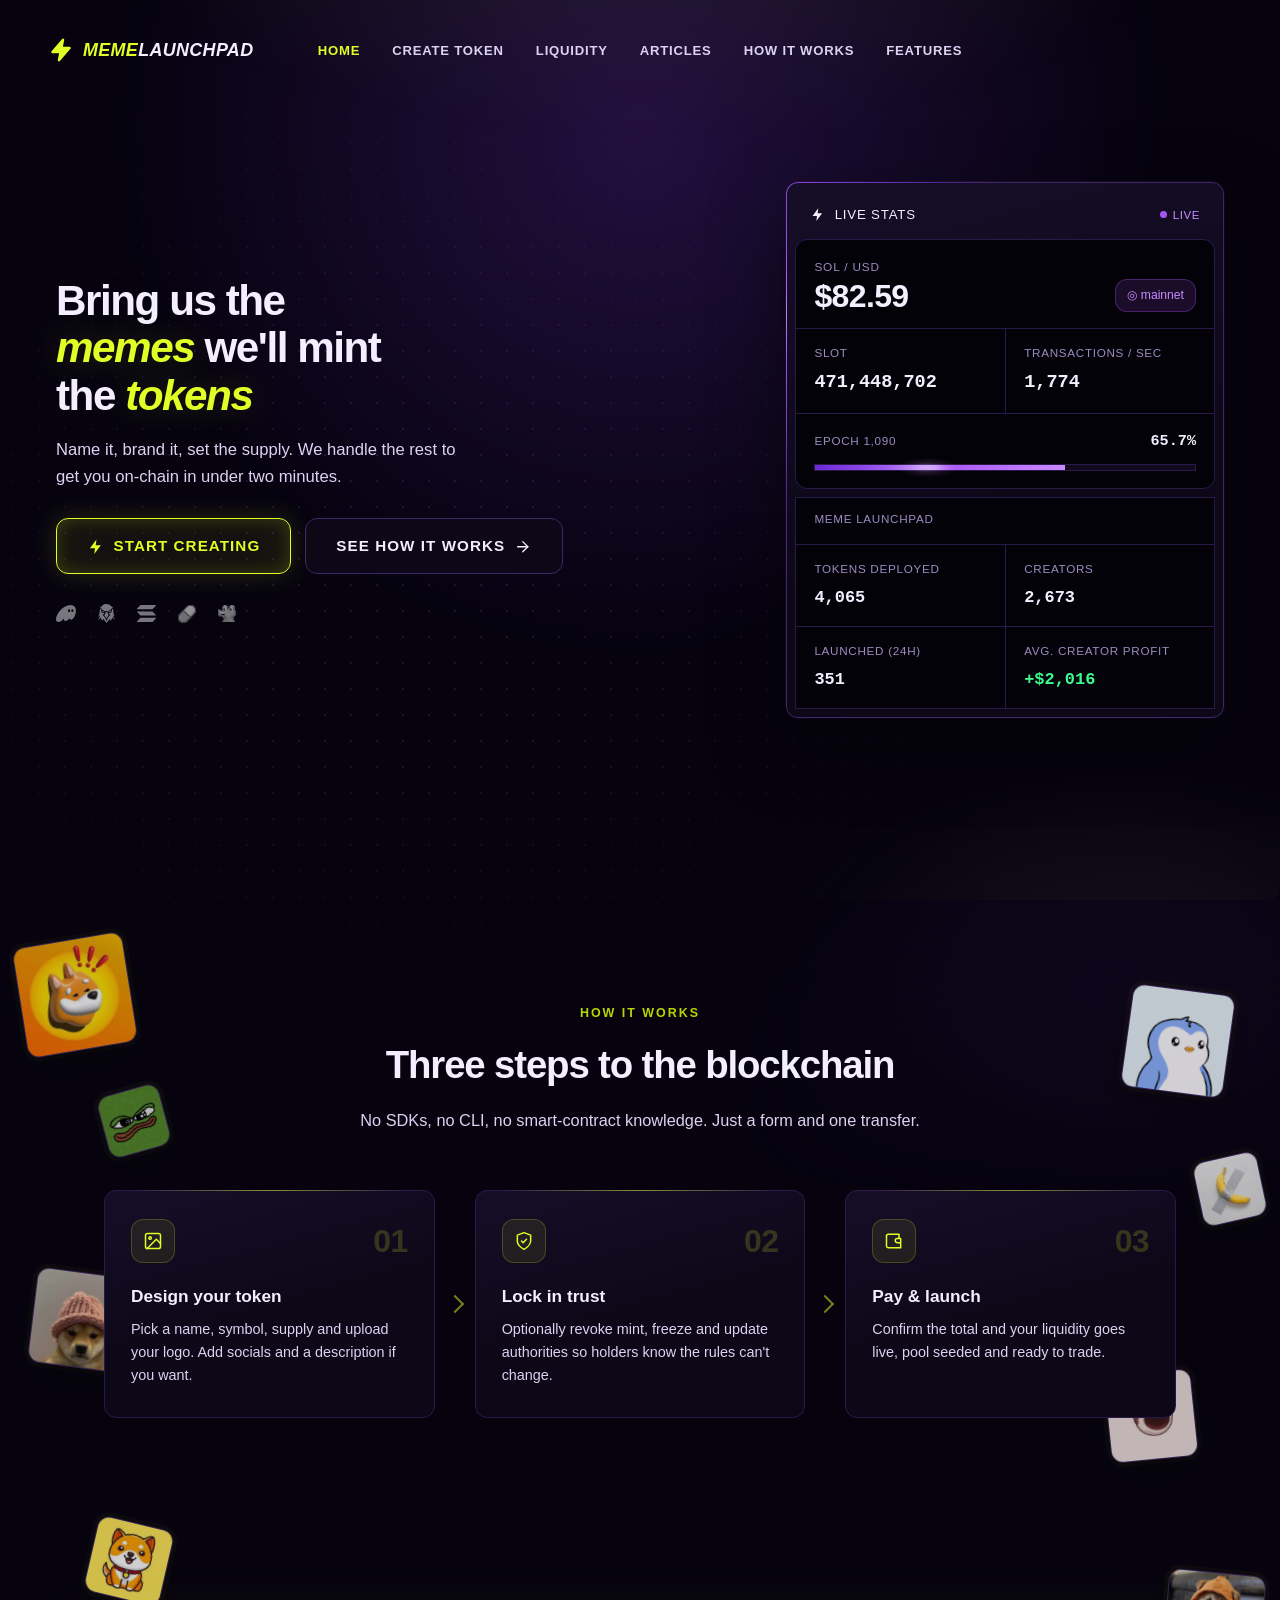
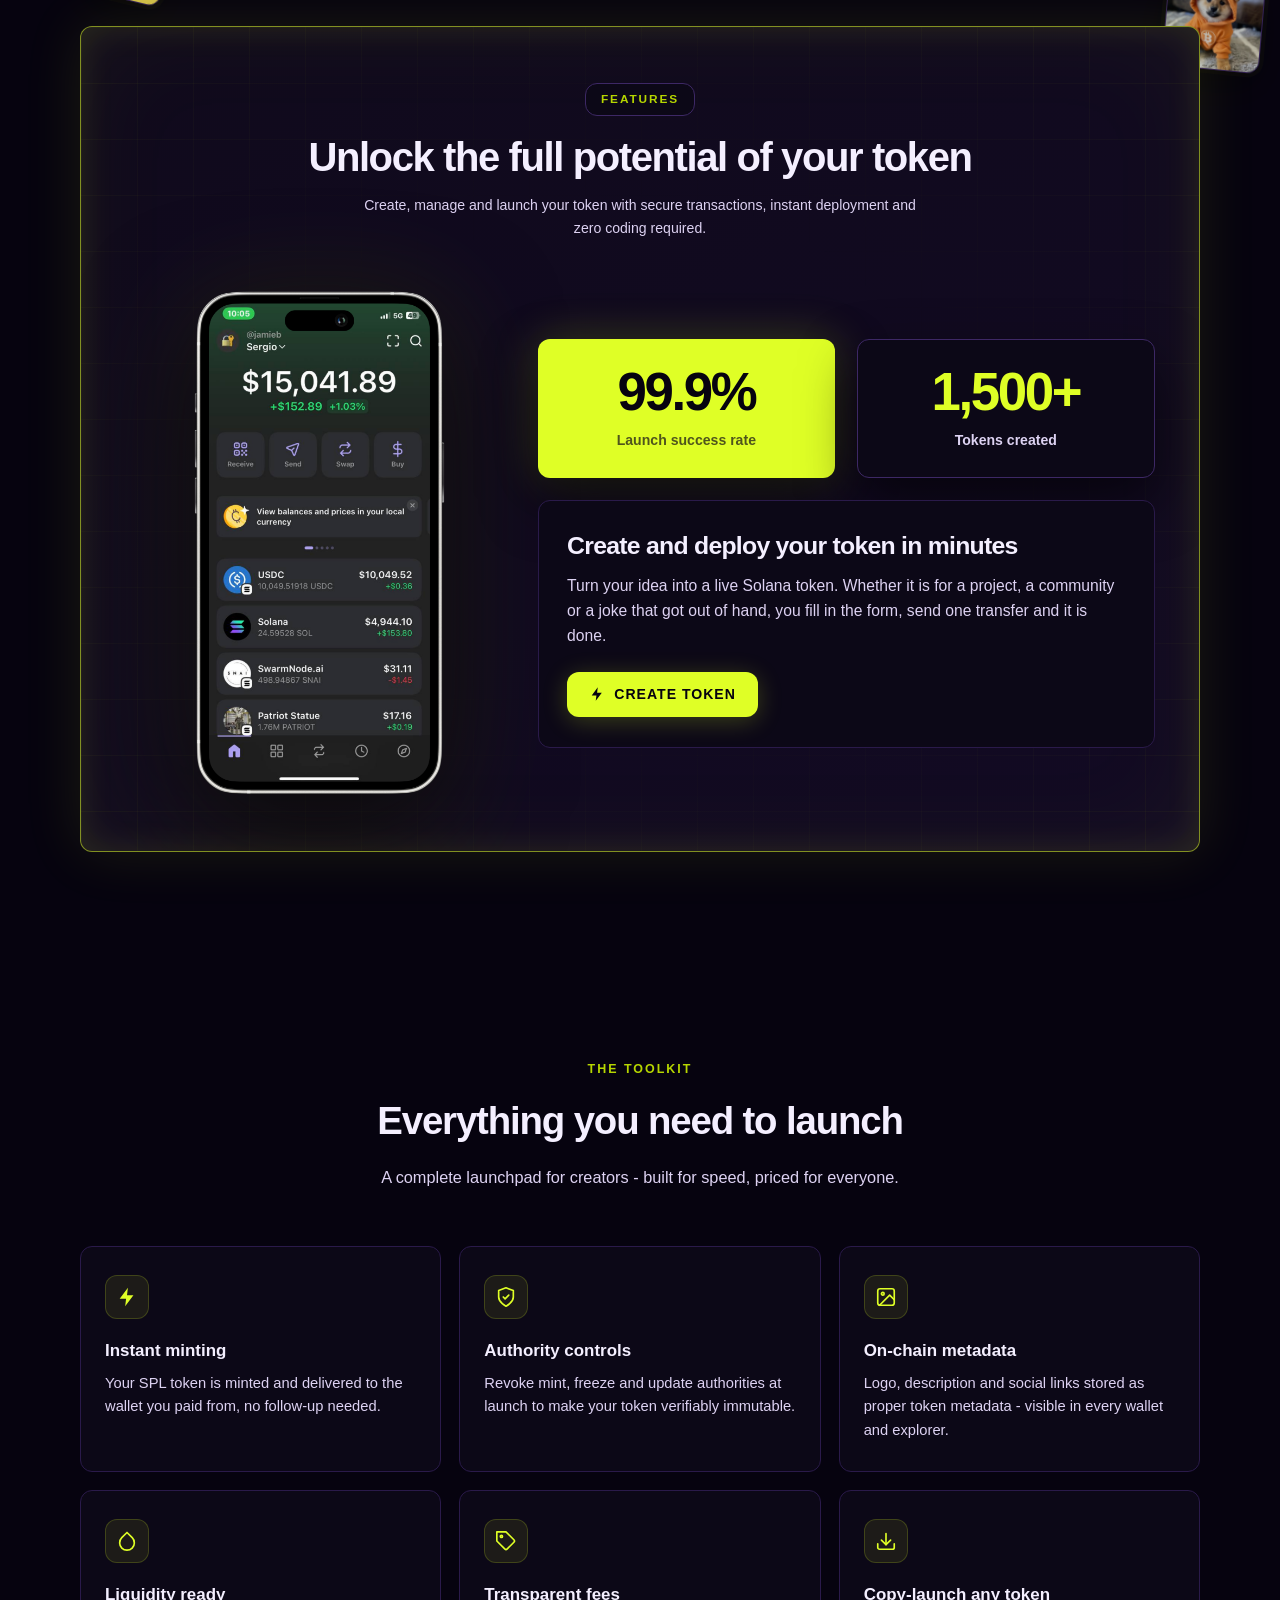
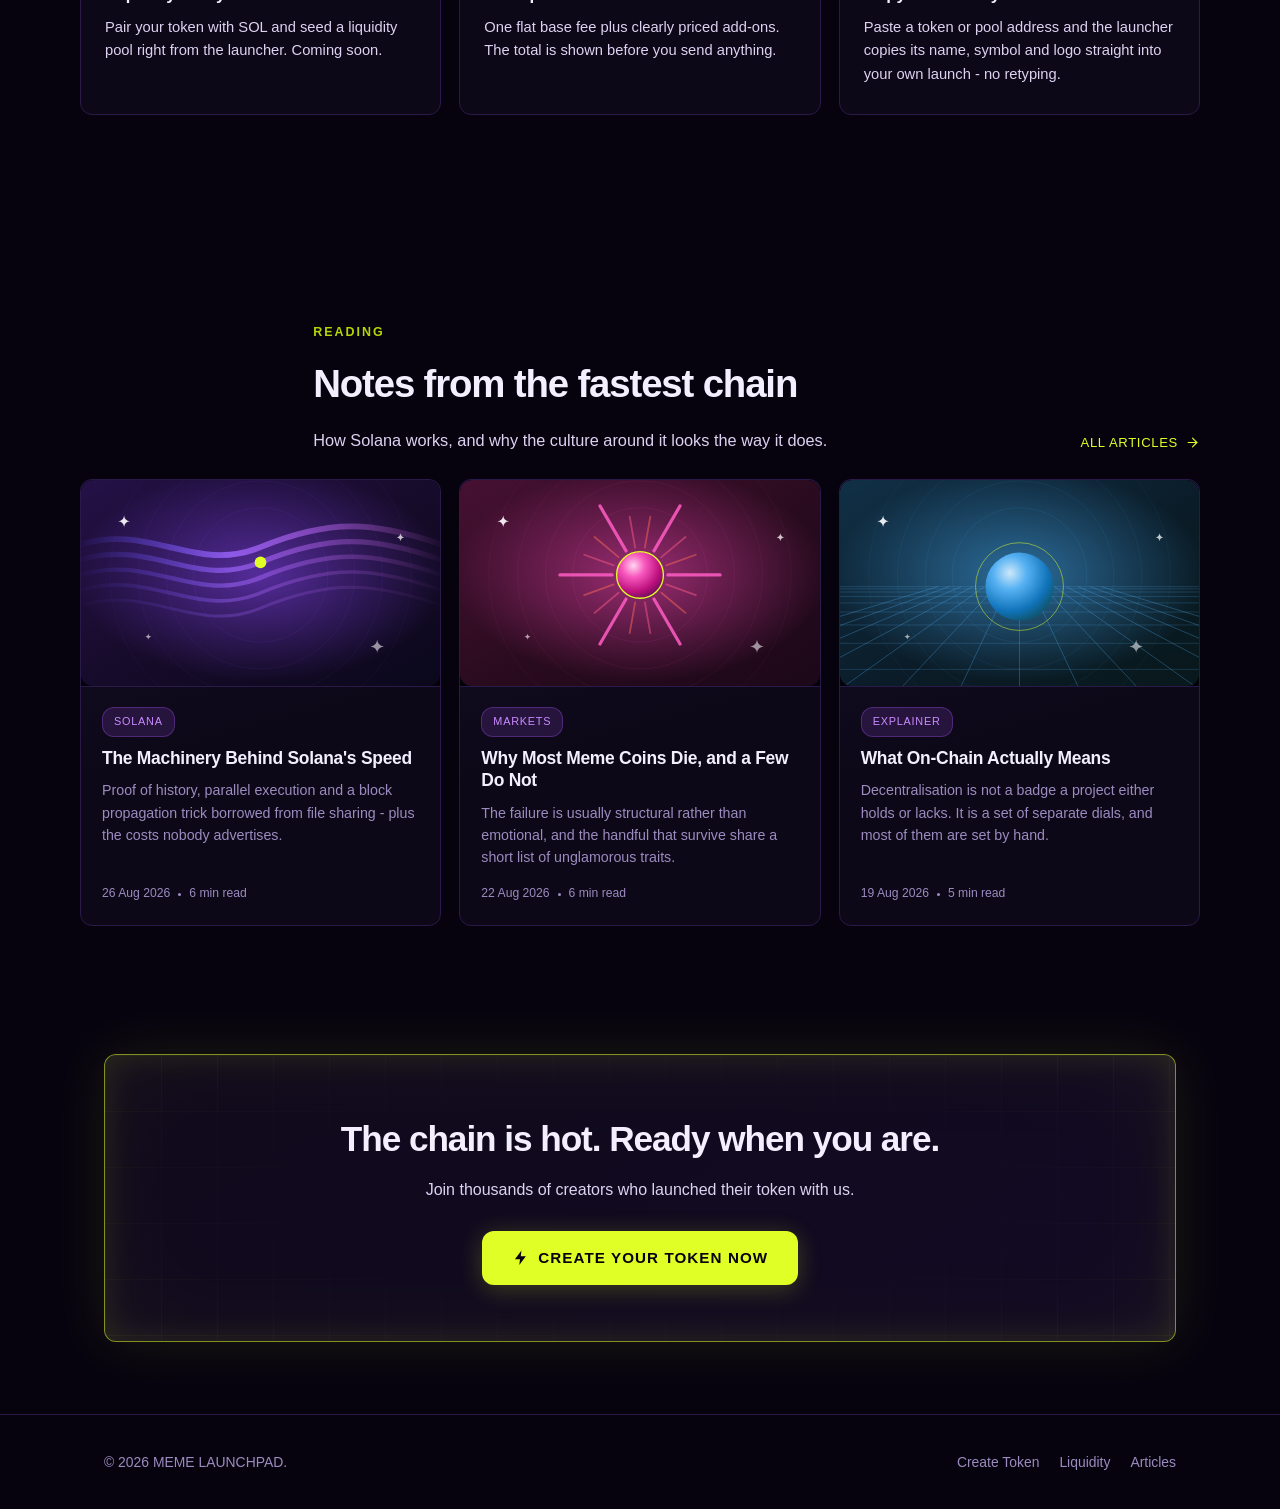
==== commit 9fe27d34: "Add files via upload" ====
--- a/index.html
+++ b/index.html
@@ -7,7 +7,6 @@
   <meta name="description" content="MEME LAUNCHPAD is a no-code Solana token launcher. Mint, configure and launch your SPL token in minutes - no coding required.">
   <link rel="canonical" href="index.html">
   <link rel="license" href="llms.txt">
-  <meta name="copyright" content="(c) 2026 MEME LAUNCHPAD. Original work. Not licensed for reproduction - see https://memebooster.io/llms.txt">
   <link rel="icon" href="favicon.90cffe6c8643.ico%40v%3D3" sizes="32x32">
   <link rel="icon" href="favicon.f3976409e687.svg%40v%3D3" type="image/svg+xml">
   <link rel="apple-touch-icon" href="apple-touch-icon.05379a6776e5.png%40v%3D3">
@@ -372,5 +371,6 @@
   <div class="toast" id="toast"></div>
 
   <script type="module" src="js/home.js?v=5"></script>
+
 </body>
 </html>
